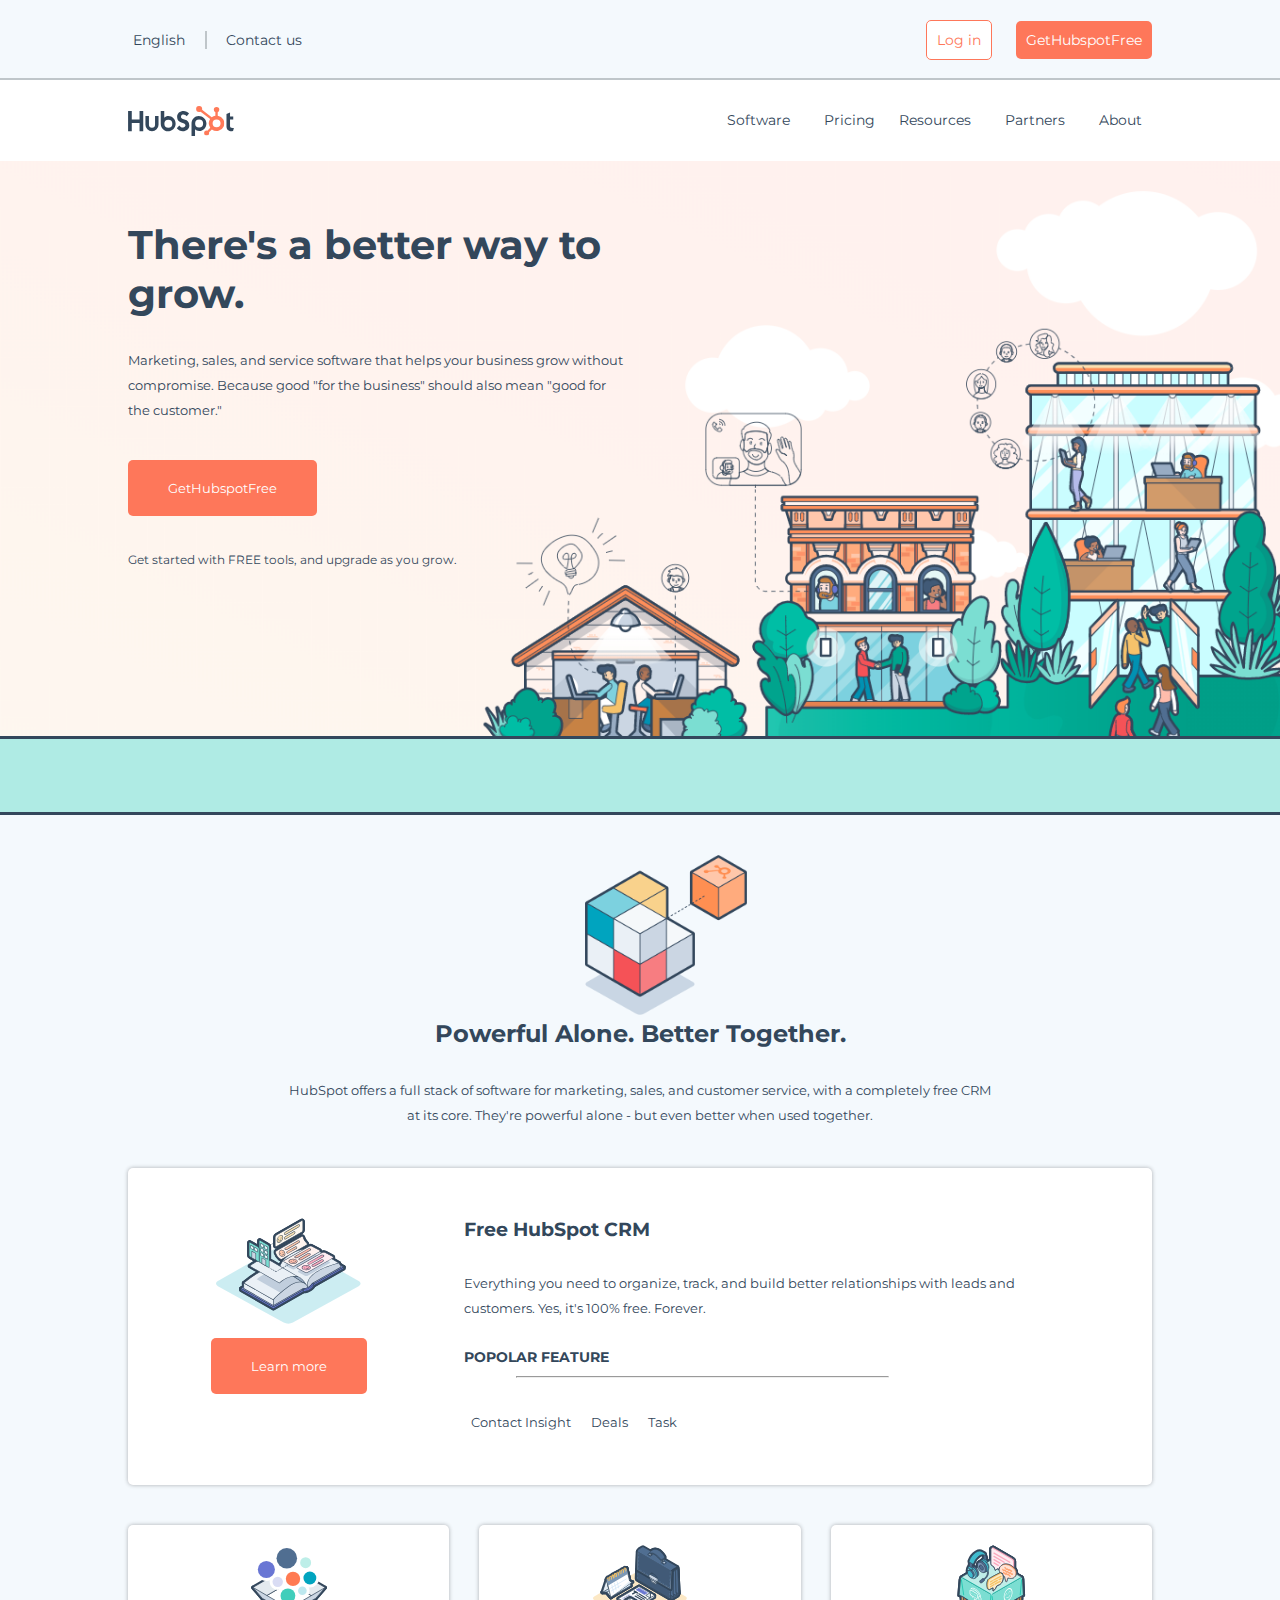
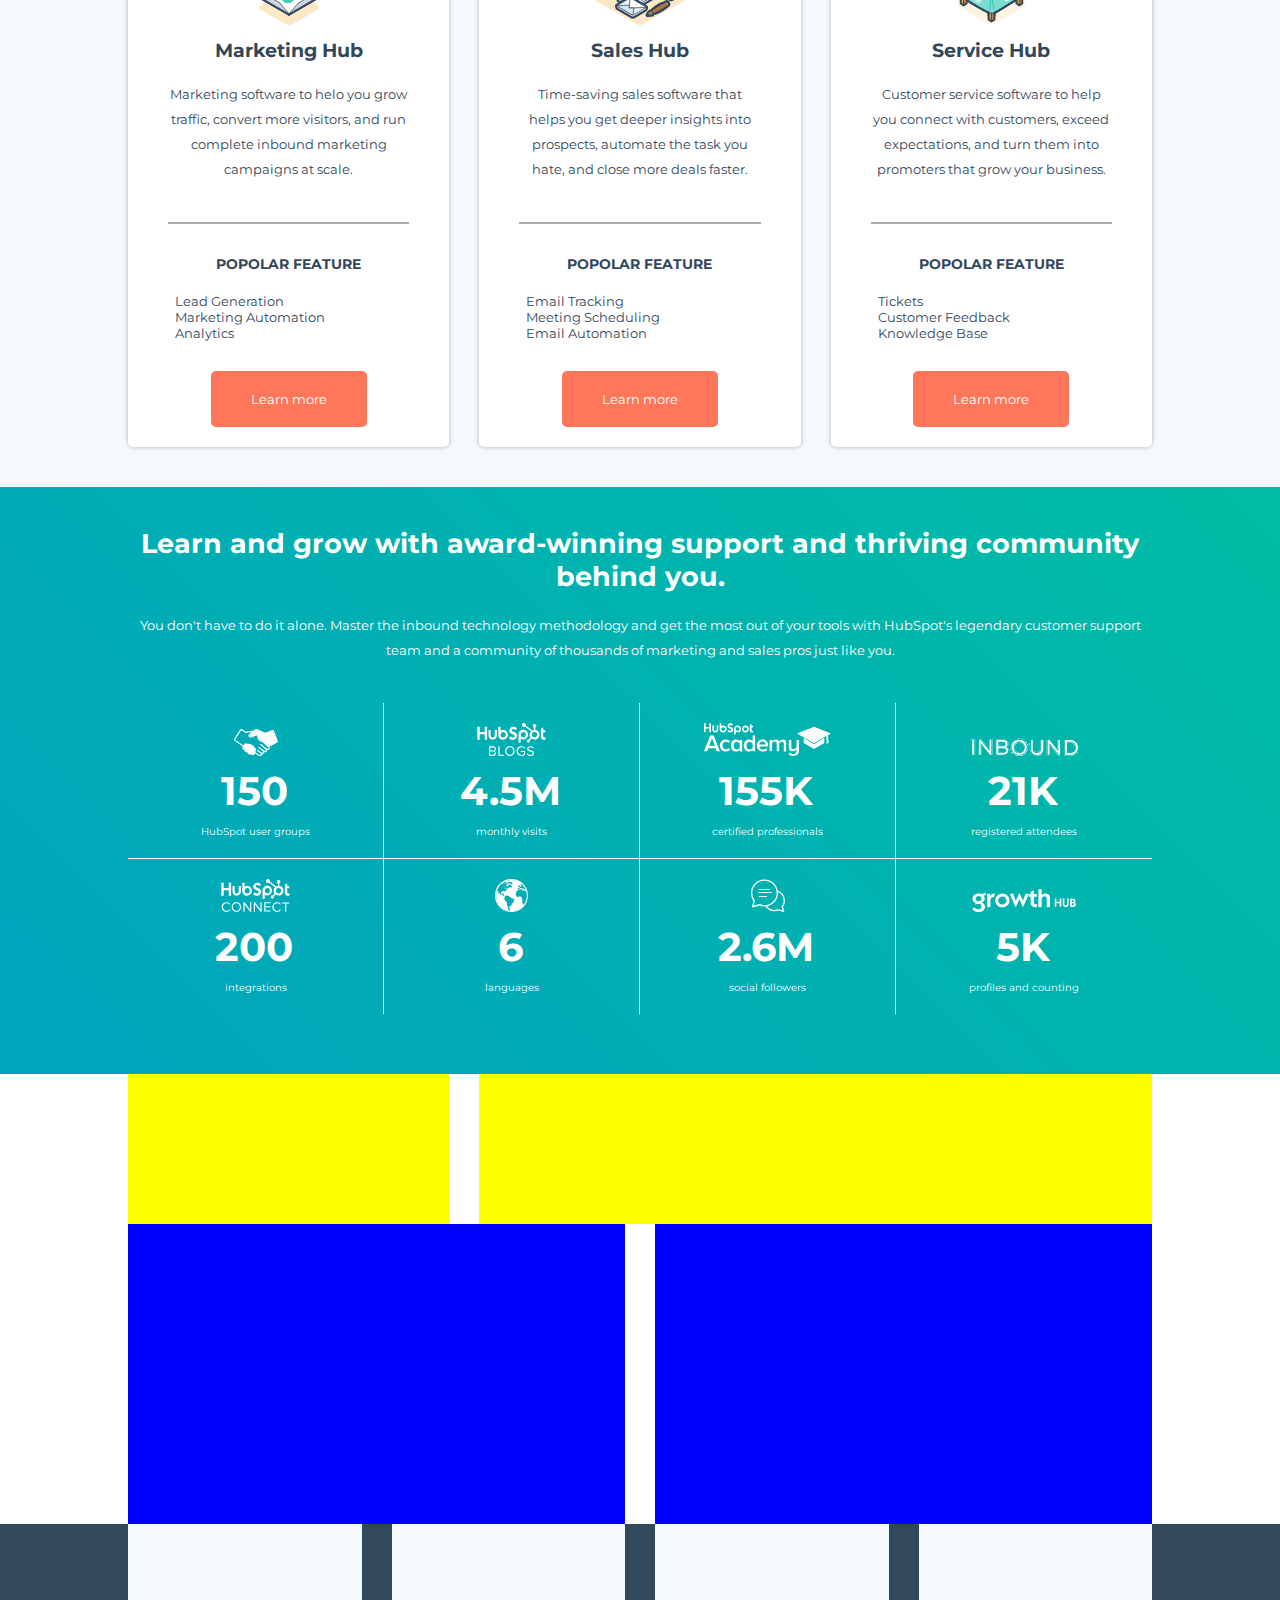
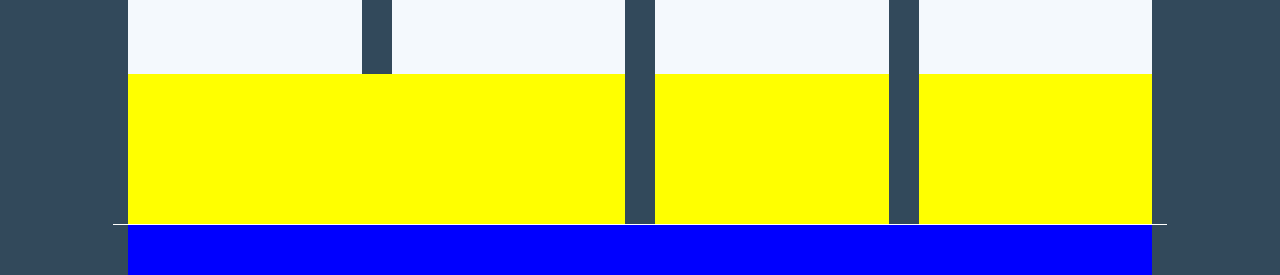
==== index.html @ d4a3ba26 "Main, blue section 2/2" ====
<!DOCTYPE html>
<html lang="en" dir="ltr">
  <head>
    <meta charset="utf-8">
    <title>Hubspot</title>
    <link rel="preconnect" href="https://fonts.gstatic.com">
    <link href="https://fonts.googleapis.com/css2?family=Montserrat:ital,wght@0,300;0,400;0,700;1,300;1,400;1,700&display=swap" rel="stylesheet">
    <link rel="stylesheet" href="https://cdnjs.cloudflare.com/ajax/libs/font-awesome/5.15.2/css/all.min.css" integrity="sha512-HK5fgLBL+xu6dm/Ii3z4xhlSUyZgTT9tuc/hSrtw6uzJOvgRr2a9jyxxT1ely+B+xFAmJKVSTbpM/CuL7qxO8w==" crossorigin="anonymous" />
    <link rel="stylesheet" href="./master.css">
  </head>

  <body>
    <header>
      <nav class="fixed-menu h-80">
        <div class="container">
          <!-- Left side: language and contact  -->
          <ul class="left-list">
            <li><a href="#"><i class="fas fa-globe-europe"></i><span>English<i class="fas fa-chevron-down"></i></span></a></li>
            <li class="ml-10"><a href="#">Contact us</a></li>
          </ul>
          <!-- Right side: icon and 2 buttons -->
          <ul class="right-list ml-20">
            <li><a href="#"><i class="fas fa-search"></i></a></li>
            <li><a class="btn btn-white" href="#">Log in</a></li>
            <li><a class="btn btn-red" href="#">GetHubspotFree</a></li>
          </ul>
        </div>
      </nav>

      <!-- Logo and menu -->
      <nav class="menu h-80">
        <div class="container">
          <img src="./img/logo.svg" alt="">
          <ul class="ml-20">
            <li><a class="arrow" href="#">Software<i class="fas fa-chevron-down"></i></a></li>
            <li><a href="#">Pricing</a></li>
            <li><a class="arrow" href="#">Resources<i class="fas fa-chevron-down"></i></a></li>
            <li><a class="arrow" href="#">Partners<i class="fas fa-chevron-down"></i></a></li>
            <li><a class="arrow" href="#">About<i class="fas fa-chevron-down"></i></a></li>
          </ul>
        </div>
      </nav>

      <!-- Jumbo background image with title, text and button -->
      <section id="jumbo">
        <div class="container">
          <div class="row">
            <div class="column w-50">
              <div class="jumbo-text">
                <h1>There's a better way to grow.</h1>
                <p class="p-font mt-30">Marketing, sales, and service software that helps your business grow without compromise. Because good "for the business" should also mean "good for the customer."</p>
                <a class="btn btn-red big" href="#">GetHubspotFree</a>
                <span>Get started with FREE tools, and upgrade as you grow.</span>
              </div>
            </div>
          </div>
        </div>
        <div class="row line w-100">
          <div class="column line w-100">

          </div>
        </div>
      </section>

    </header>

    <main>
      <section class="bg-lightblue">
        <!-- Centered image, title and text -->
        <section id="slogan">
          <div class="container">
            <div class="row">
              <div class="column w-100">
                <div class="content">
                  <img src="./img/cube.webp" alt="cube">
                  <h2>Powerful Alone. Better Together.</h2>
                  <p class="p-font mt-30">HubSpot offers a full stack of software for marketing, sales, and customer service, with a completely free CRM at its core. They're powerful alone - but even better when used together.</p>
                </div>
              </div>
            </div>
          </div>
        </section>


        <section id="free-hubspot">
          <!-- Image and button -->
          <div class="container bg-white">
            <div class="row mb-40">
              <div class="column w-33">
                <div class="content">
                  <img src="./img/book.svg" alt="book"><br>
                  <a class="btn btn-red big" href="#">Learn more</a>
                </div>
              </div>

              <!-- Title, text, list -->
              <div class="column w-55">
                <div class="content">
                  <h3>Free HubSpot CRM</h3>
                  <p class="p-font">Everything you need to organize, track, and build better relationships with leads and customers. Yes, it's 100% free. Forever.</p>
                  <span class="pf-font">Popolar feature</span>
                  <hr>
                  <ul class="p-font">
                    <li><i class="fas fa-check-circle"></i>Contact Insight</li>
                    <li class="ml-10"><i class="fas fa-check-circle"></i>Deals</li>
                    <li class="ml-10"><i class="fas fa-check-circle"></i>Task</li>
                  </ul>
                </div>
              </div>
            </div>
          </div>
        </section>

        <!-- Image, text, hr, list, button -->
        <section id="hub-types">
          <div class="container">
            <div class="row">
              <div class="column w-33 mb-40">
                <div class="content bg-white">
                  <img src="./img/buble.svg" alt="bubles">
                  <h3>Marketing Hub</h3>
                  <p class="p-font">Marketing software to helo you grow traffic, convert more visitors, and run complete inbound marketing campaigns at scale.</p>
                  <hr>
                  <span class="pf-font">Popolar feature</span>
                  <ul>
                    <li><i class="fas fa-check-circle"></i>Lead Generation</li>
                    <li><i class="fas fa-check-circle"></i>Marketing Automation</li>
                    <li><i class="fas fa-check-circle"></i>Analytics</li>
                  </ul>
                  <a class="btn btn-red big" href="#">Learn more</a>
                </div>
              </div>
              <div class="column w-33 mb-40">
                <div class="content bg-white">
                  <img src="./img/office.svg" alt="office equipment">
                  <h3>Sales Hub</h3>
                  <p class="p-font">Time-saving sales software that helps you get deeper insights into prospects, automate the task you hate, and close more deals faster.</p>
                  <hr>
                  <span class="pf-font">Popolar feature</span>
                  <ul>
                    <li><i class="fas fa-check-circle"></i>Email Tracking</li>
                    <li><i class="fas fa-check-circle"></i>Meeting Scheduling</li>
                    <li><i class="fas fa-check-circle"></i>Email Automation</li>
                  </ul>
                  <a class="btn btn-red big" href="#">Learn more</a>
                </div>
              </div>
              <div class="column w-33 mb-40">
                <div class="content bg-white">
                  <img src="./img/table.svg" alt="table">
                  <h3>Service Hub</h3>
                  <p class="p-font">Customer service software to help you connect with customers, exceed expectations, and turn them into promoters that grow your business.</p>
                  <hr>
                  <span class="pf-font">Popolar feature</span>
                  <ul>
                    <li><i class="fas fa-check-circle"></i>Tickets</li>
                    <li><i class="fas fa-check-circle"></i>Customer Feedback</li>
                    <li><i class="fas fa-check-circle"></i>Knowledge Base</li>
                  </ul>
                  <a class="btn btn-red big" href="#">Learn more</a>
                </div>
              </div>
            </div>
          </div>
        </section>
      </section>

      <section id="hubspot-community">
        <div class="container">
          <div class="row">
            <!-- Title and text -->
            <div class="column w-100">
              <div class="content text">
                <h2>Learn and grow with award-winning support and thriving community behind you.</h2>
                <p class="p-font">You don't have to do it alone. Master the inbound technology methodology and get the most out of your tools with HubSpot's legendary customer support team and a community of thousands of marketing and sales pros just like you.</p>
              </div>
            </div>

            <!-- Squares with numbers -->
            <div class="column w-100 mb-60 no-space">
              <div class="card w-25 border-b border-r">
                <div class="content">
                  <img src="./img/homepage_community_agency.svg" alt="handshake"><br>
                  <span class="number">150</span><i class="fas fa-plus"></i><br>
                  <span class="number-description">HubSpot user groups</span>
                </div>
              </div>
              <div class="card w-25 border-b border-r">
                <div class="content">
                  <img src="./img/homepage_community_blog.svg" alt="hubspot blogs logo"><br>
                  <span class="number">4.5m</span><i class="fas fa-plus"></i><br>
                  <span class="number-description">monthly visits</span>
                </div>
              </div>
              <div class="card w-25 border-b border-r">
                <div class="content">
                  <img src="./img/homepage_community_academy.svg" alt="hubspot academy logo"><br>
                  <span class="number">155k</span><i class="fas fa-plus"></i><br>
                  <span class="number-description">certified professionals</span>
                </div>
              </div>
              <div class="card w-25 border-b">
                <div class="content">
                  <img src="./img/homepage_community_inbound.svg" alt="inbound text"><br>
                  <span class="number">21k</span><i class="fas fa-plus"></i><br>
                  <span class="number-description">registered attendees</span>
                </div>
              </div>
              <div class="card w-25 border-r">
                <div class="content">
                  <img src="./img/homepage_community_connect.svg" alt="hubspot connect logo"><br>
                  <span class="number">200</span><i class="fas fa-plus"></i><br>
                  <span class="number-description">integrations</span>
                </div>
              </div>
              <div class="card w-25 border-r">
                <div class="content">
                  <img src="./img/homepage_community_globe.svg" alt="globe"><br>
                  <span class="number">6</span><i class="fas fa-plus"></i><br>
                  <span class="number-description">languages</span>
                </div>
              </div>
              <div class="card w-25 border-r">
                <div class="content">
                  <img src="./img/homepage_community_followers.svg" alt="chat icon"><br>
                  <span class="number">2.6m</span><i class="fas fa-plus"></i><br>
                  <span class="number-description">social followers</span>
                </div>
              </div>
              <div class="card w-25">
                <div class="content">
                  <img src="./img/growthhub-white-small-1.svg" alt="growth hub logo"><br>
                  <span class="number">5k</span><i class="fas fa-plus"></i><br>
                  <span class="number-description">profiles and counting</span>
                </div>
              </div>
            </div>
          </div>
        </div>
      </section>

      <section id="hubspot-customers">
        <div class="container">
          <div class="row">
            <div class="column w-33 h-150">
              <div class="content bg-yellow h-100">

              </div>
            </div>
            <div class="column w-67 h-150">
              <div class="content bg-yellow h-100">

              </div>
            </div>
          </div>
          <div class="row">
            <div class="column w-50 h-300">
              <div class="content bg-blue h-100">

              </div>
            </div>
            <div class="column w-50 h-300">
              <div class="content bg-blue h-100">

              </div>
            </div>
          </div>
        </div>
      </section>
    </main>

    <footer>
      <section>
        <div class="container">
          <!-- Four lists -->
          <div class="row">
            <div class="column w-25 h-150">
              <div class="content bg-lightblue h-100">
              </div>
            </div>
            <div class="column w-25 h-150">
              <div class="content bg-lightblue h-100">

              </div>
            </div>
            <div class="column w-25 h-150">
              <div class="content bg-lightblue h-100">

              </div>
            </div>
            <div class="column w-25 h-150">
              <div class="content bg-lightblue h-100">

              </div>
            </div>
          </div>
          <!-- Languages, social -->
          <div class="row border-b">
            <div class="column w-50 h-150">
              <div class="content bg-yellow h-100">

              </div>
            </div>
            <div class="column w-25 h-150">
              <div class="content bg-yellow h-100">

              </div>
            </div>
            <div class="column w-25 h-150">
              <div class="content bg-yellow h-100">

              </div>
            </div>
          </div>
          <!-- Copyright, privacy policy -->
          <div class="row">
            <div class="column w-100 h-50">
              <div class="content bg-blue h-100">

              </div>
            </div>
          </div>

        </div>
      </section>
    </footer>

  </body>
</html>
---- master.css ----
* {
  box-sizing: border-box;
  margin: 0;
  padding: 0;
}

body {
  font-family: 'Montserrat', sans-serif;
  color: #33475B;
}

/* LAYOUT */
.container {
  width: 80%;
  margin: 0 auto;
}

.row:after {
  content: '';
  display: table;
  clear: both;
}

.column {
  float: left;
}

.row {
  margin: 0 -15px;
}

.column {
  padding: 0 15px;
}


/* UTILITY */
.w-25 {
  width: calc(100% / 4);
}
.w-33 {
  width: calc(100% / 3);
}

.w-50 {
  width: calc(100% / 2);
}

.w-55 {
  width: 55%;
}

.w-67 {
  width: calc((100% / 3) * 2);
}

.w-100 {
  width: 100%;
}

.h-50 {
  height: 50px;
}

.h-80 {
  height: 80px;
}

.h-100 {
  height: 100%;
}

.h-150 {
  height: 150px;
}

.h-300 {
  height: 300px;
}

.bg-lightblue {
  background-color: #F4F9FD;
}

.bg-blue {
  background-color: blue;
}

.bg-white {
  background-color: #ffffff;
  box-shadow: 0 0 4px rgba(0,0,0,0.3);
  border-radius: 5px;
}

.bg-yellow {
  background-color: yellow;
}

.ml-10 {
  margin-left: 10px;
}

.ml-20 {
  margin-left: 20px;
}

.mt-30 {
  margin-top: 30px;
}

.mb-40 {
  margin-bottom: 40px;
}

.mb-60 {
  margin-bottom: 60px;
}

.border-b {
  border-bottom: 1px solid white;
}

.border-r {
  border-right: 1px solid white;
}
/* BUTTONS */
.btn {
  border-radius: 5px;
  padding: 10px;
}

.btn-white {
  background-color: #ffffff;
  color: #FE775A;
  border: 1px solid #FE775A;
}

.btn-red {
  background-color: #FE775A;
  color: #ffffff;
  border: none;
}

.btn-red.big {
  font-size: 13px;
  padding: 20px 40px;
}

/* TYPOGRAPHY */
.p-font {
  font-size: 13px;
  line-height: 25px;
}

.pf-font {
  text-transform: uppercase;
  font-weight: bold;
  font-size: 14px;
}

/* HEADER - FIXED MENU */
nav.fixed-menu {
  border-bottom: 2px solid #BFC6CA;
}

header nav {
  font-size: 14px;
}

header .fixed-menu {
  position: fixed;
  top: 0;
  left: 0;
  z-index: 1;
  background-color: #F4F9FD;
  width: 100%;
  line-height: 80px;
}

header .fixed-menu ul.left-list span {
  padding-left: 5px;
  border-right: 2px solid #BFC6CA;
  margin-right: 5px;
}

header .fixed-menu i.fas.fa-chevron-down {
  padding: 0 15px 0 5px;
}

nav ul {
  display: inline-block;
  list-style: none;
}

nav ul li {
  display: inline-block;
}

a {
  text-decoration: none;
  color: #33475B;
}

header nav ul.right-list, nav ul.ml-20 {
  float: right;
}

header nav ul.ml-20 li{
  margin-left: 20px;
}

header .fixed-menu ul.ml-20 li:first-child i{
  color: #29B3C7;
}

/* HEADER - SECOND NAV */
header nav.menu {
  margin-top: 80px;
  line-height: 80px;
}

header nav.menu img {
  vertical-align: middle;
}

header nav.menu i {
  padding-left: 10px;
}

/* HEADER - JUMBO */
section#jumbo {
  background-image: url('./img/jumbotron.png');
  background-size: cover;
  background-repeat: no-repeat;
}

#jumbo .jumbo-text {
  padding-top: 60px;
  padding-bottom: 248px;
}

#jumbo .jumbo-text h1 {
  font-size: 40px;
}

#jumbo .jumbo-text p {
  margin-bottom: 55px;
}

#jumbo .jumbo-text span {
  display: block;
  margin-top: 55px;
  font-size: 12px;
}

#jumbo {
  position: relative;
}

#jumbo .row.line {
  margin: 0;
}

#jumbo .column.line {
  padding: 0;
  background-color: #AFEBE4;
  height: 12%;
  position: absolute;
  bottom: 0;
  border-top: 3px solid #33475C;
  border-bottom: 3px solid #33475C;
}

/* MAIN - SLOGAN */
#slogan {
  text-align: center;
}

#slogan .content {
  padding: 40px 155px;
}

#slogan img {
  width: 30%;
}

/* MAIN - FREE-HUBSPOT */
#free-hubspot .container.bg-white .content {
  padding: 50px 0;
}

#free-hubspot .column.w-33 {
  text-align: center;
}

#free-hubspot .column.w-33 .content img {
  width: 45%;
}

#free-hubspot .column.w-33 .content a {
  display: inline-block;
  margin: 10px 0;
}

#free-hubspot .column.w-55 {
  padding-left: 0;
}

#free-hubspot .column.w-55 .content p {
  margin-top: 30px;
  margin-bottom: 25px;
}

#free-hubspot .column.w-55 .content span.pf-font {
  vertical-align: middle;
}

#free-hubspot .column.w-55 .content hr {
  display: inline-block;
  width: 66%;
  vertical-align: middle;
  margin-left: 52px;
}

#free-hubspot .column.w-55 .content ul {
  margin-top: 25px;
}

#free-hubspot .column.w-55 .content ul li {
  display: inline-block;
}


#free-hubspot .column.w-55 ul li i {
  margin-right: 7px;
  color: #FE775A;
}

/* MAIN - HUB-TYPES */
#hub-types .content {
  text-align: center;
  padding: 20px 40px;
}

#hub-types .content img {
  height: 80px;
}

#hub-types .content h3 {
  margin: 10px 0;
}

#hub-types .content p {
  margin-top: 20px;
  margin-bottom: 40px;
}

#hub-types .content hr {
  border: 1px solid #A6AEB1;
  margin-bottom: 30px;
}

#hub-types .content ul {
  list-style: none;
  text-align: left;
  font-size: 13px;
  margin: 20px 0;
}

#hub-types .content ul i {
  margin-right: 7px;
  color: #FE775A;
}

#hub-types .content a {
  display: inline-block;
  margin-top: 10px;
}

/* MAIN - HUBSPOT-COMMUNITY */
#hubspot-community .content {
  text-align: center;
  color: #ffffff;
}

#hubspot-community .content.text {
  padding: 40px 0;
}

#hubspot-community .content.text h2 {
  font-size: 27px;
  margin-bottom: 20px;
}

#hubspot-community .no-space {
  font-size: 0;
}

#hubspot-community {
  background-image: linear-gradient(45deg,#00a4bd,#00bda5);
}

#hubspot-community .card {
  display: inline-block;
  padding: 20px 0;
}

#hubspot-community .card .content .number {
  display: inline-block;
  font-size: 40px;
  font-weight: bold;
  text-transform: uppercase;
  vertical-align: middle;
  margin: 10px 0;
}

#hubspot-community .card .content i {
  font-size: 12px;
  vertical-align: middle;
  margin-left: 3px;
}

#hubspot-community .card .content .number-description {
  font-size: 10px;
}
/* FOOTER */
footer {
  background-color: #32495B;
}
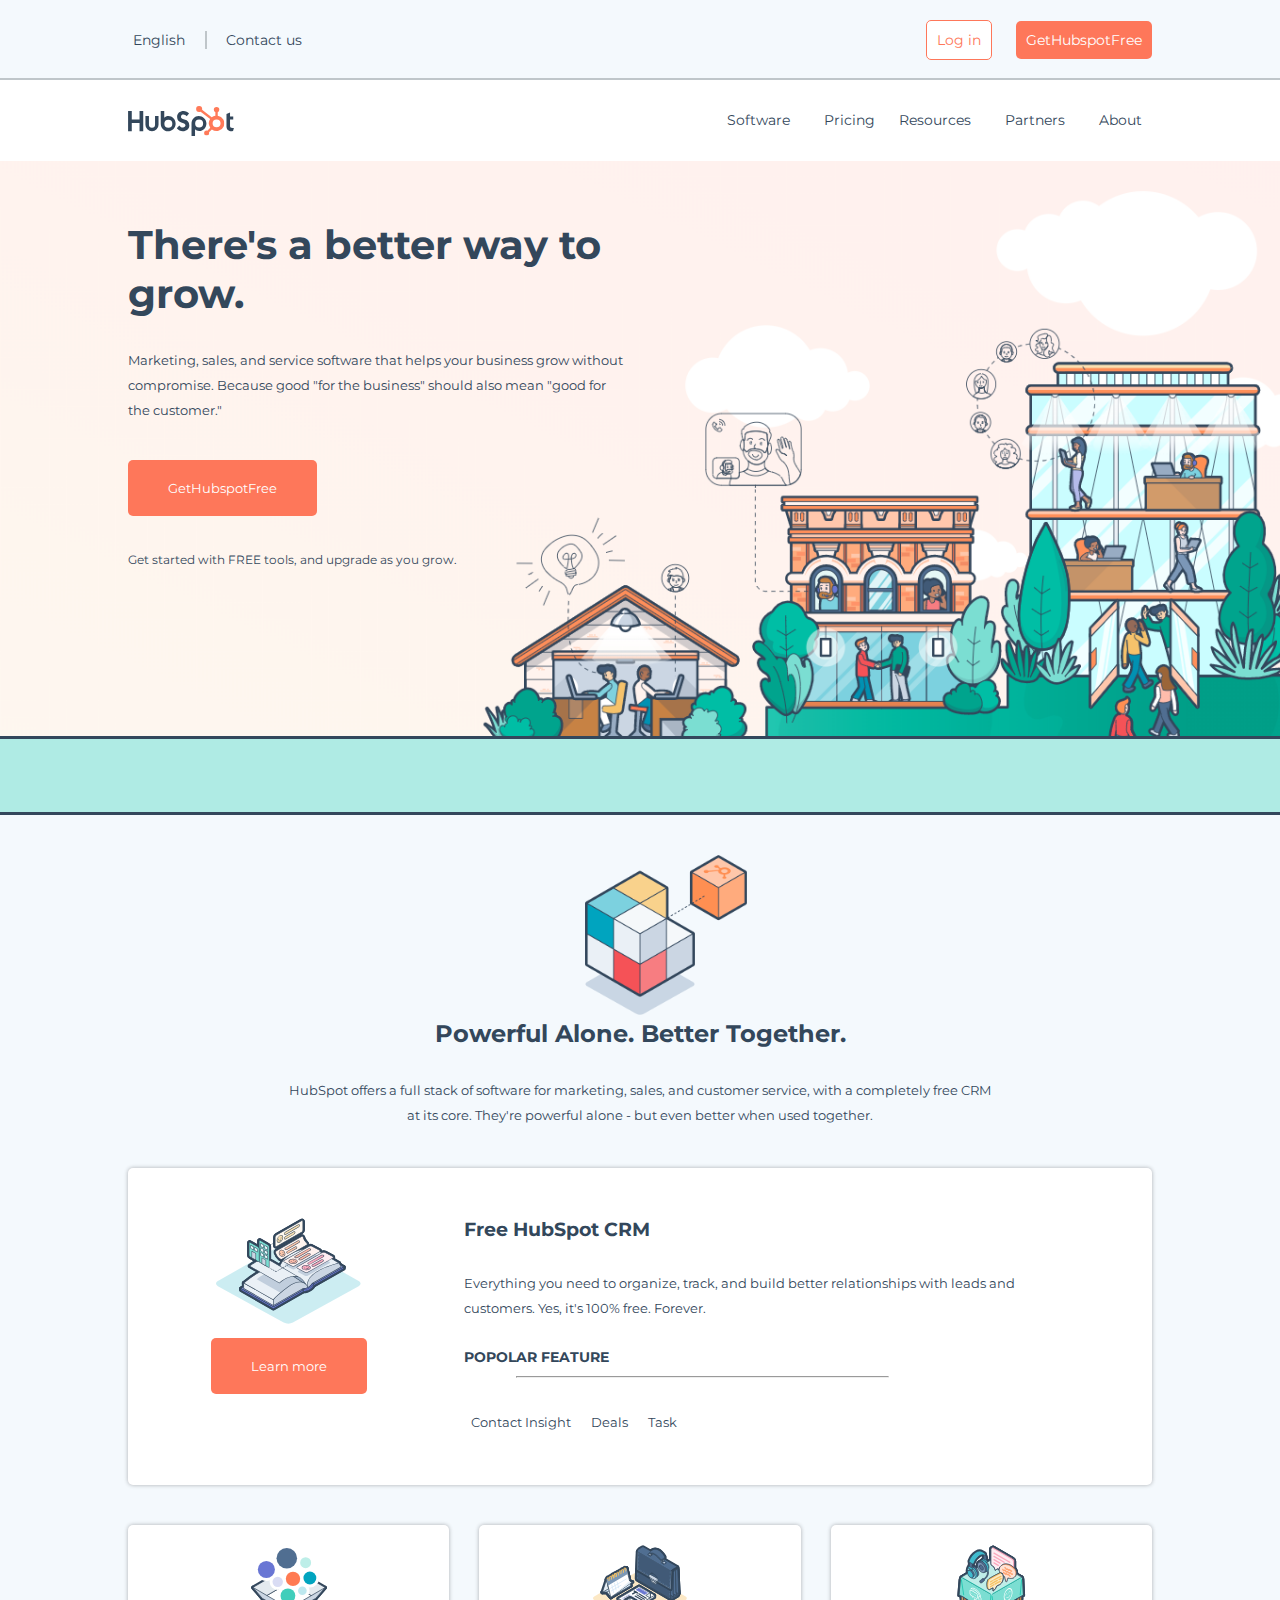
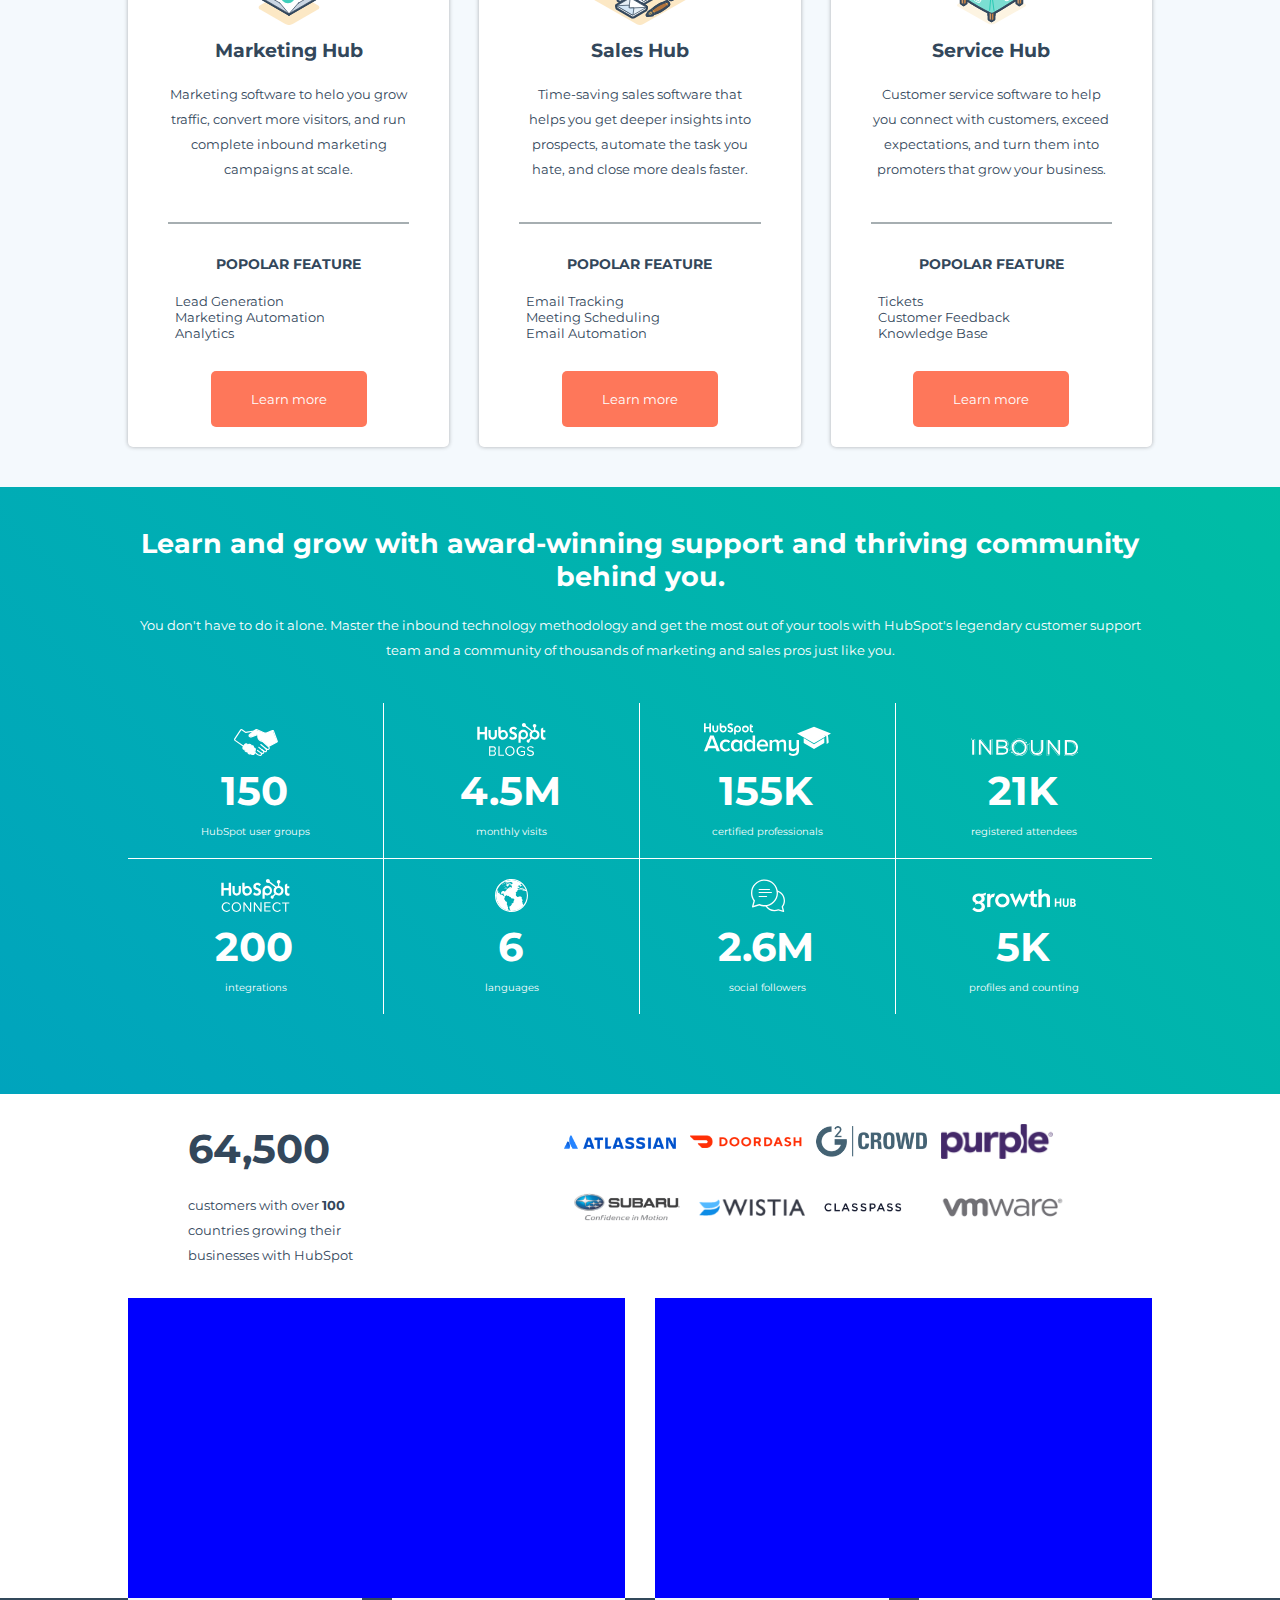
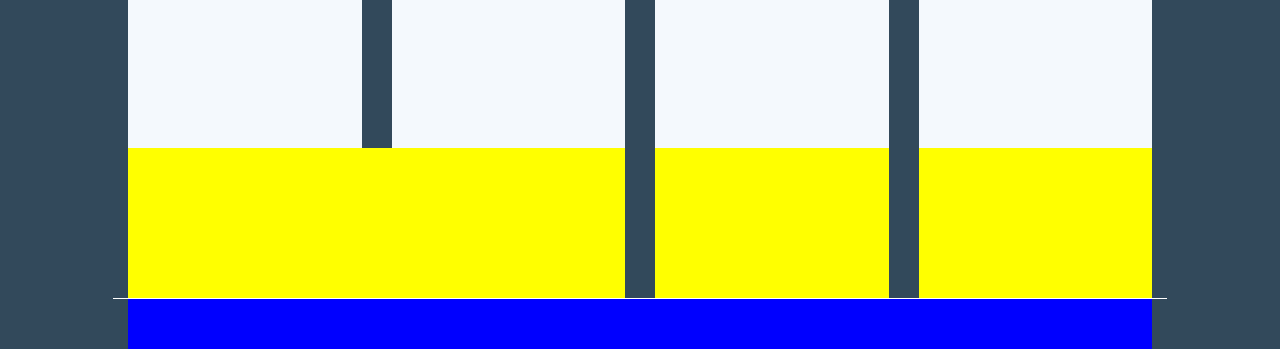
==== commit b6db6c6d: "Main, white section, 1/2" ====
--- a/index.html
+++ b/index.html
@@ -177,60 +177,60 @@
             </div>
 
             <!-- Squares with numbers -->
-            <div class="column w-100 mb-60 no-space">
+            <div class="column w-100 mb-80 no-space">
               <div class="card w-25 border-b border-r">
                 <div class="content">
                   <img src="./img/homepage_community_agency.svg" alt="handshake"><br>
-                  <span class="number">150</span><i class="fas fa-plus"></i><br>
+                  <span class="number number-fnt">150</span><i class="fas fa-plus"></i><br>
                   <span class="number-description">HubSpot user groups</span>
                 </div>
               </div>
               <div class="card w-25 border-b border-r">
                 <div class="content">
                   <img src="./img/homepage_community_blog.svg" alt="hubspot blogs logo"><br>
-                  <span class="number">4.5m</span><i class="fas fa-plus"></i><br>
+                  <span class="number number-fnt">4.5m</span><i class="fas fa-plus"></i><br>
                   <span class="number-description">monthly visits</span>
                 </div>
               </div>
               <div class="card w-25 border-b border-r">
                 <div class="content">
                   <img src="./img/homepage_community_academy.svg" alt="hubspot academy logo"><br>
-                  <span class="number">155k</span><i class="fas fa-plus"></i><br>
+                  <span class="number number-fnt">155k</span><i class="fas fa-plus"></i><br>
                   <span class="number-description">certified professionals</span>
                 </div>
               </div>
               <div class="card w-25 border-b">
                 <div class="content">
                   <img src="./img/homepage_community_inbound.svg" alt="inbound text"><br>
-                  <span class="number">21k</span><i class="fas fa-plus"></i><br>
+                  <span class="number number-fnt">21k</span><i class="fas fa-plus"></i><br>
                   <span class="number-description">registered attendees</span>
                 </div>
               </div>
               <div class="card w-25 border-r">
                 <div class="content">
                   <img src="./img/homepage_community_connect.svg" alt="hubspot connect logo"><br>
-                  <span class="number">200</span><i class="fas fa-plus"></i><br>
+                  <span class="number number-fnt">200</span><i class="fas fa-plus"></i><br>
                   <span class="number-description">integrations</span>
                 </div>
               </div>
               <div class="card w-25 border-r">
                 <div class="content">
                   <img src="./img/homepage_community_globe.svg" alt="globe"><br>
-                  <span class="number">6</span><i class="fas fa-plus"></i><br>
+                  <span class="number number-fnt">6</span><i class="fas fa-plus"></i><br>
                   <span class="number-description">languages</span>
                 </div>
               </div>
               <div class="card w-25 border-r">
                 <div class="content">
                   <img src="./img/homepage_community_followers.svg" alt="chat icon"><br>
-                  <span class="number">2.6m</span><i class="fas fa-plus"></i><br>
+                  <span class="number number-fnt">2.6m</span><i class="fas fa-plus"></i><br>
                   <span class="number-description">social followers</span>
                 </div>
               </div>
               <div class="card w-25">
                 <div class="content">
                   <img src="./img/growthhub-white-small-1.svg" alt="growth hub logo"><br>
-                  <span class="number">5k</span><i class="fas fa-plus"></i><br>
+                  <span class="number number-fnt">5k</span><i class="fas fa-plus"></i><br>
                   <span class="number-description">profiles and counting</span>
                 </div>
               </div>
@@ -242,18 +242,30 @@
       <section id="hubspot-customers">
         <div class="container">
           <div class="row">
-            <div class="column w-33 h-150">
-              <div class="content bg-yellow h-100">
-
-              </div>
-            </div>
-            <div class="column w-67 h-150">
-              <div class="content bg-yellow h-100">
-
-              </div>
-            </div>
-          </div>
-          <div class="row">
+            <div class="column w-33">
+              <div class="content">
+                <span class="number-fnt">64,500</span>
+                <p class="p-font mt-20">customers with over <span>100</span> countries growing their businesses with HubSpot</p>
+              </div>
+            </div>
+            <div class="column w-67">
+              <div class="content">
+                <div class="logos group1">
+                  <img class="w-19 mr-10 " src="./img/atlasian.webp" alt="atlasian logo">
+                  <img class="w-19 mr-10 " src="./img/doordash.webp" alt="doordash logo">
+                  <img class="w-19 mr-10 " src="./img/g2c.webp" alt="g2crowd logo">
+                  <img class="w-19" src="./img/purple.webp" alt="purple logo">
+                </div>
+                <div class="logos group2">
+                  <img class="w-18 ml-10" src="./img/subaru.webp" alt="subaru logo">
+                  <img class="w-18 ml-15" src="./img/wistia.webp" alt="wistia logo">
+                  <img class="w-15 ml-10" src="./img/classpass.webp" alt="classpass logo">
+                  <img class="w-21 ml-30" src="./img/wm.webp" alt="vm ware logo">
+                </div>
+              </div>
+            </div>
+          </div>
+          <div class="row mt-30">
             <div class="column w-50 h-300">
               <div class="content bg-blue h-100">
 
--- a/master.css
+++ b/master.css
@@ -104,6 +104,10 @@
   margin-left: 20px;
 }
 
+.mt-20 {
+  margin-top: 20px;
+}
+
 .mt-30 {
   margin-top: 30px;
 }
@@ -112,8 +116,8 @@
   margin-bottom: 40px;
 }
 
-.mb-60 {
-  margin-bottom: 60px;
+.mb-80 {
+  margin-bottom: 80px;
 }
 
 .border-b {
@@ -156,6 +160,12 @@
   text-transform: uppercase;
   font-weight: bold;
   font-size: 14px;
+}
+
+.number-fnt {
+  font-size: 40px;
+  font-weight: bold;
+  text-transform: uppercase;
 }
 
 /* HEADER - FIXED MENU */
@@ -407,9 +417,6 @@
 
 #hubspot-community .card .content .number {
   display: inline-block;
-  font-size: 40px;
-  font-weight: bold;
-  text-transform: uppercase;
   vertical-align: middle;
   margin: 10px 0;
 }
@@ -422,6 +429,63 @@
 
 #hubspot-community .card .content .number-description {
   font-size: 10px;
+}
+
+/* MAIN - HUBSPOT-CUSTOMERS */
+#hubspot-customers .row:first-child {
+  padding-top: 30px;
+}
+
+#hubspot-customers .column.w-33 .content {
+  padding: 0 60px;
+}
+
+#hubspot-customers .column.w-33 p.p-font span {
+  font-weight: bold;
+}
+
+#hubspot-customers .column.w-67 {
+  padding-left: 100px;
+}
+
+#hubspot-customers .column.w-67 .logos img {
+  vertical-align: middle;
+}
+
+#hubspot-customers .column.w-67 .logos.group1 {
+  margin-bottom: 30px;
+}
+.w-19 {
+  width: 19%;
+  /* margin-right: 10px; */
+}
+
+.w-18 {
+  width: 18%;
+}
+
+.w-15 {
+  width: 15%;
+}
+
+.w-21 {
+  width: 21%;
+}
+
+.mr-10 {
+  margin-right: 10px;
+}
+
+.ml-10 {
+  margin-left: 10px;
+}
+
+.ml-15 {
+  margin-left: 15px;
+}
+
+.ml-30 {
+  margin-left: 30px;
 }
 /* FOOTER */
 footer {
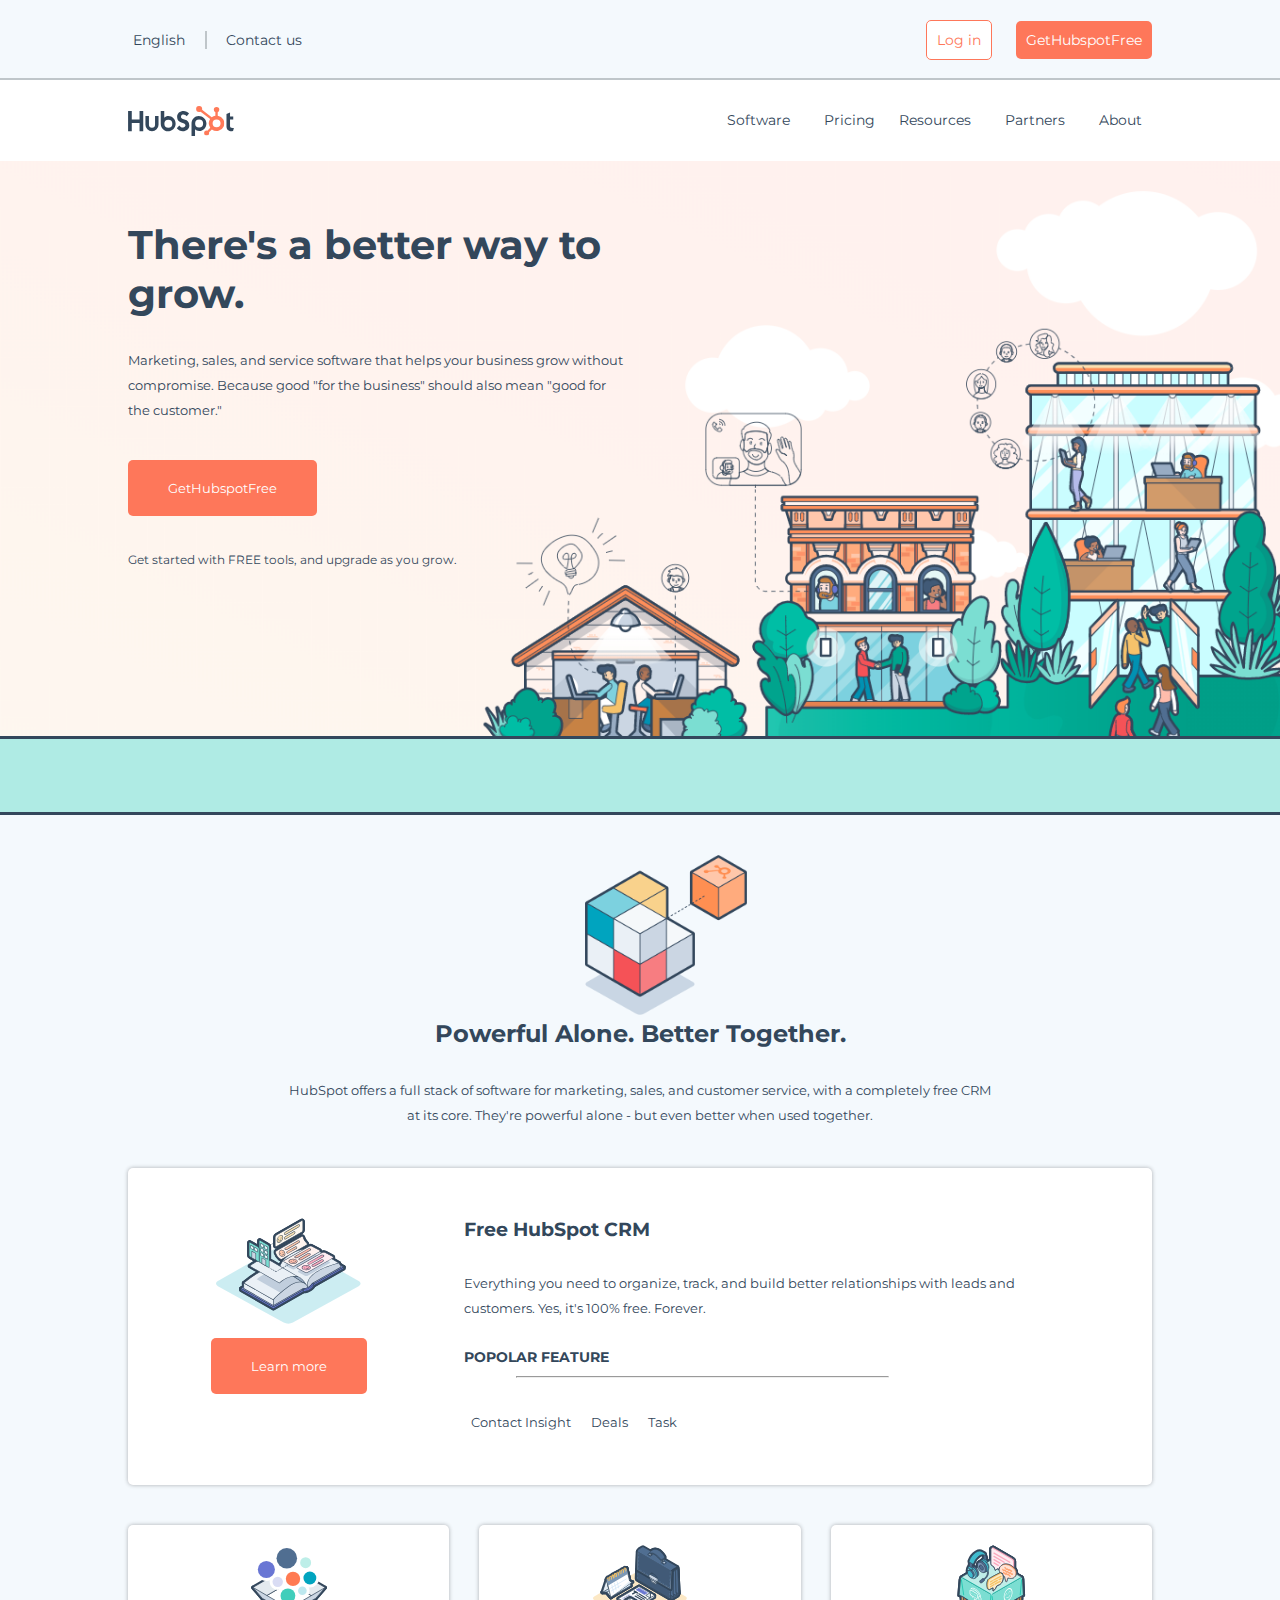
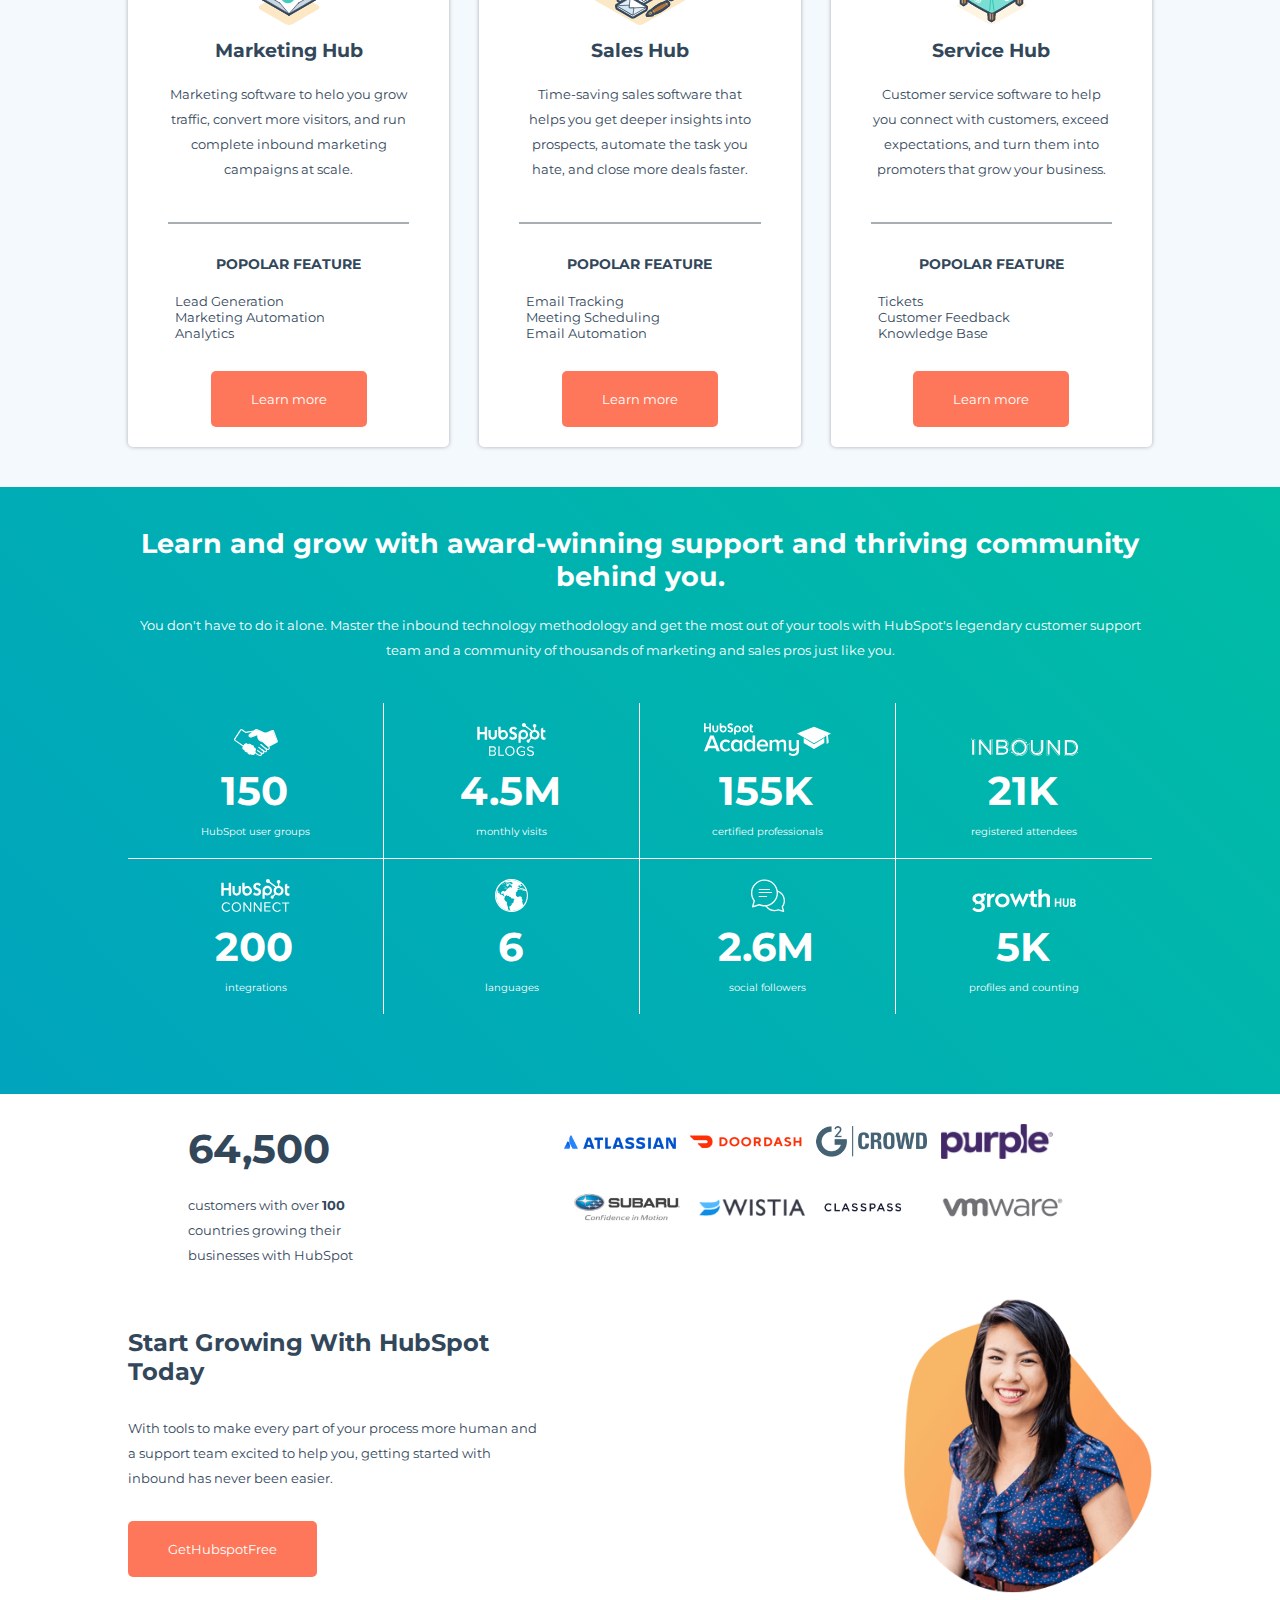
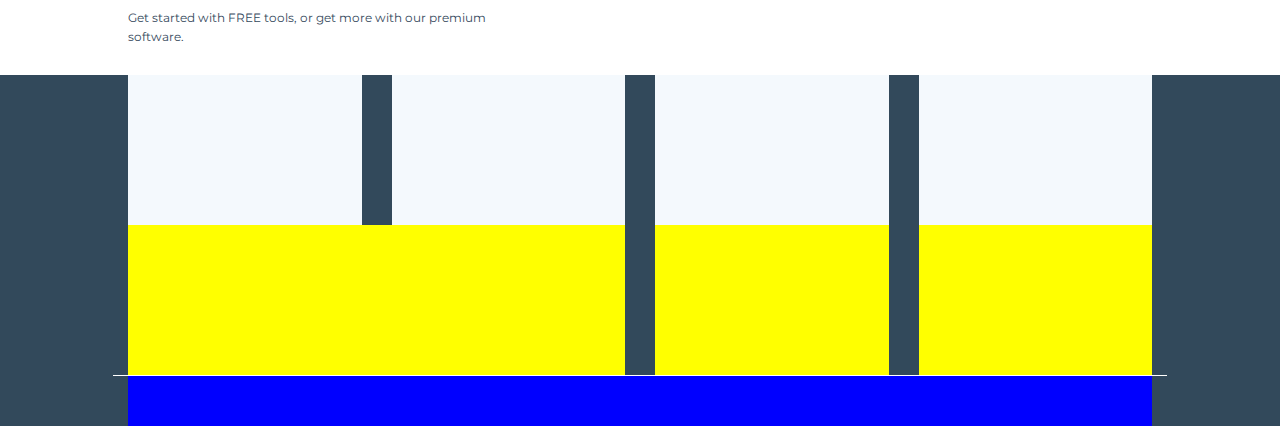
==== commit f7f77dbe: "Main" ====
--- a/index.html
+++ b/index.html
@@ -266,14 +266,17 @@
             </div>
           </div>
           <div class="row mt-30">
-            <div class="column w-50 h-300">
-              <div class="content bg-blue h-100">
-
-              </div>
-            </div>
-            <div class="column w-50 h-300">
-              <div class="content bg-blue h-100">
-
+            <div class="column w-50">
+              <div class="content growth">
+                <h2>Start Growing With HubSpot Today</h2>
+                <p class="p-font">With tools to make every part of your process more human and a support team excited to help you, getting started with inbound has never been easier.</p>
+                <a class="btn btn-red big"href="#">GetHubspotFree</a><br>
+                <span>Get started with FREE tools, or get more with our premium software.</span>
+              </div>
+            </div>
+            <div class="column w-50">
+              <div class="content picture">
+                <img src="./img/woman.webp" alt="woman">
               </div>
             </div>
           </div>
@@ -285,7 +288,7 @@
       <section>
         <div class="container">
           <!-- Four lists -->
-          <div class="row">
+          <div class="row mt-30">
             <div class="column w-25 h-150">
               <div class="content bg-lightblue h-100">
               </div>
--- a/master.css
+++ b/master.css
@@ -457,7 +457,6 @@
 }
 .w-19 {
   width: 19%;
-  /* margin-right: 10px; */
 }
 
 .w-18 {
@@ -487,6 +486,34 @@
 .ml-30 {
   margin-left: 30px;
 }
+
+/* MAIN - HUBSPOT-CUSTOMERS, PART2 */
+#hubspot-customers .content.growth {
+  padding-right: 85px;
+}
+
+#hubspot-customers .content.growth h2 {
+  margin: 30px 0;
+}
+
+#hubspot-customers .content.growth a {
+  display: inline-block;
+  margin: 30px 0;
+}
+
+#hubspot-customers .content.growth span {
+  font-size: 12px;
+}
+
+#hubspot-customers .content.picture {
+  position: relative;
+}
+
+#hubspot-customers .content.picture img {
+  width: 50%;
+  float: right;
+}
+
 /* FOOTER */
 footer {
   background-color: #32495B;
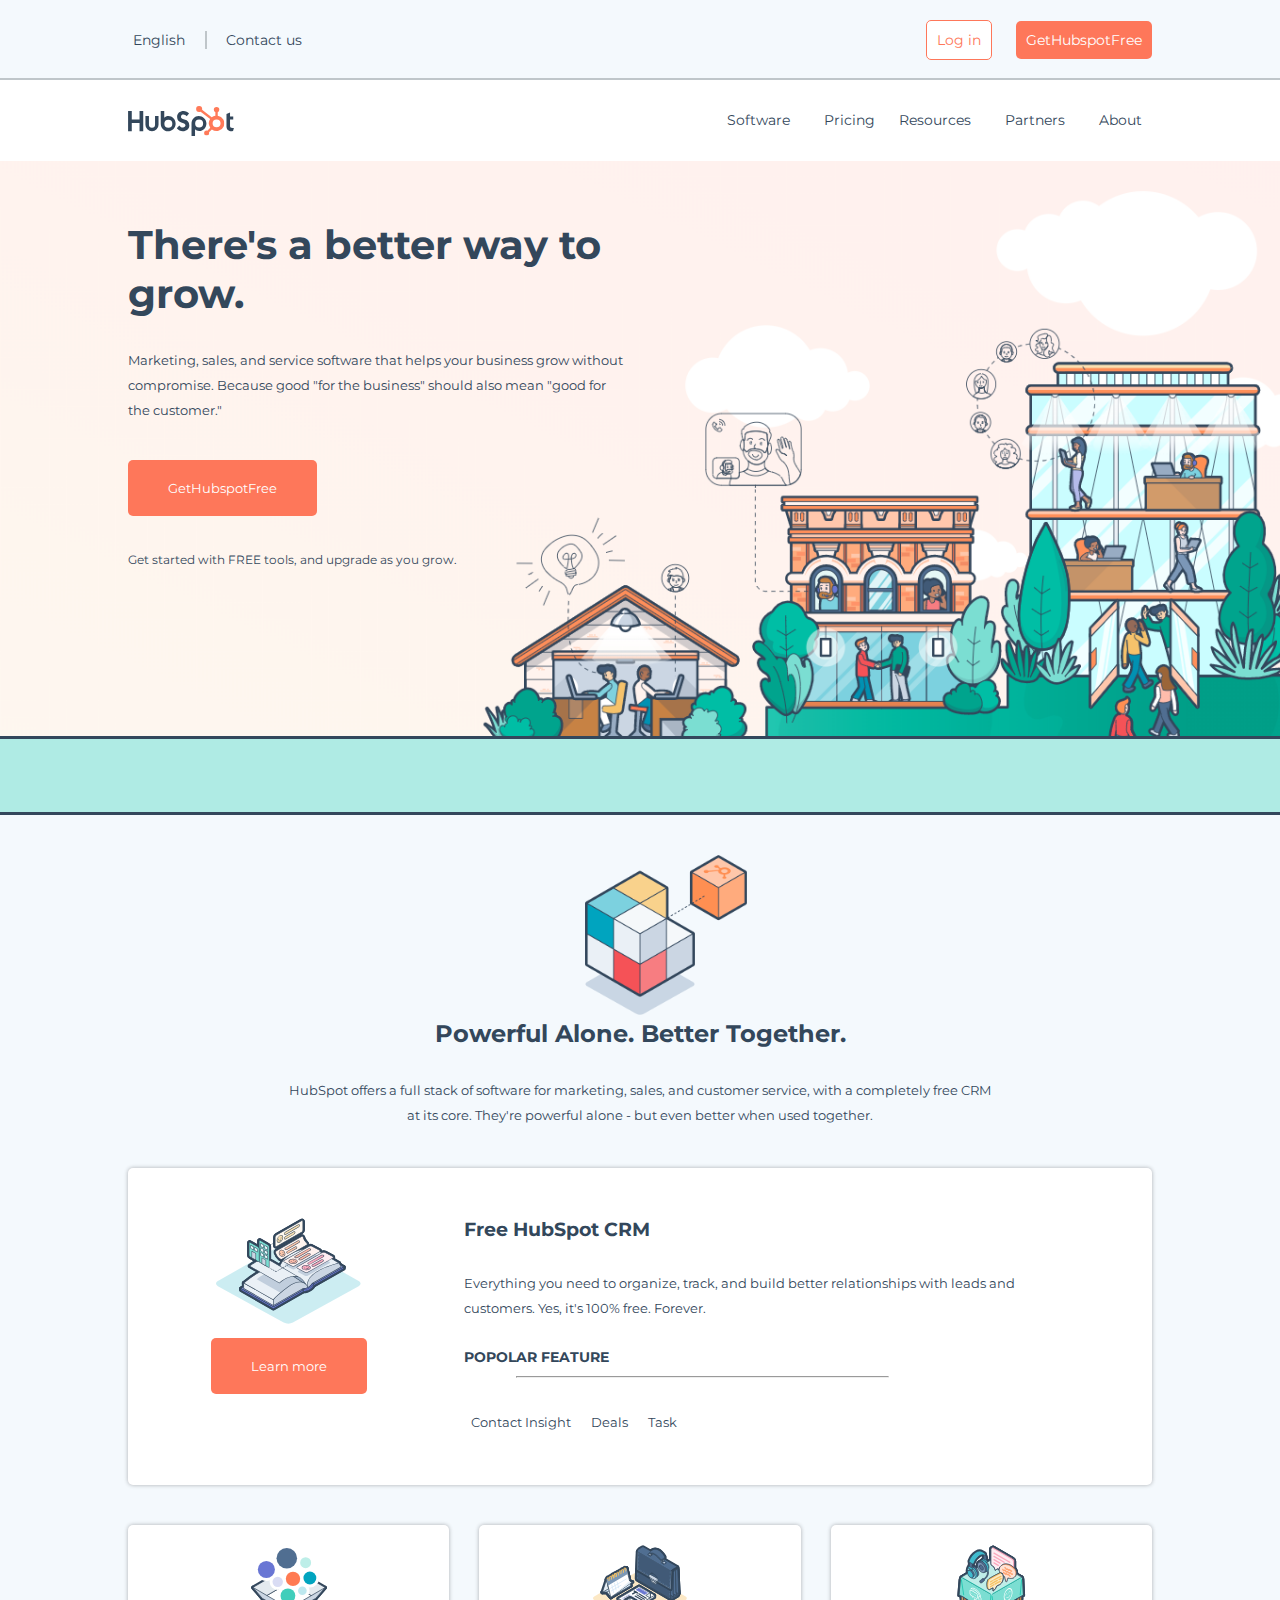
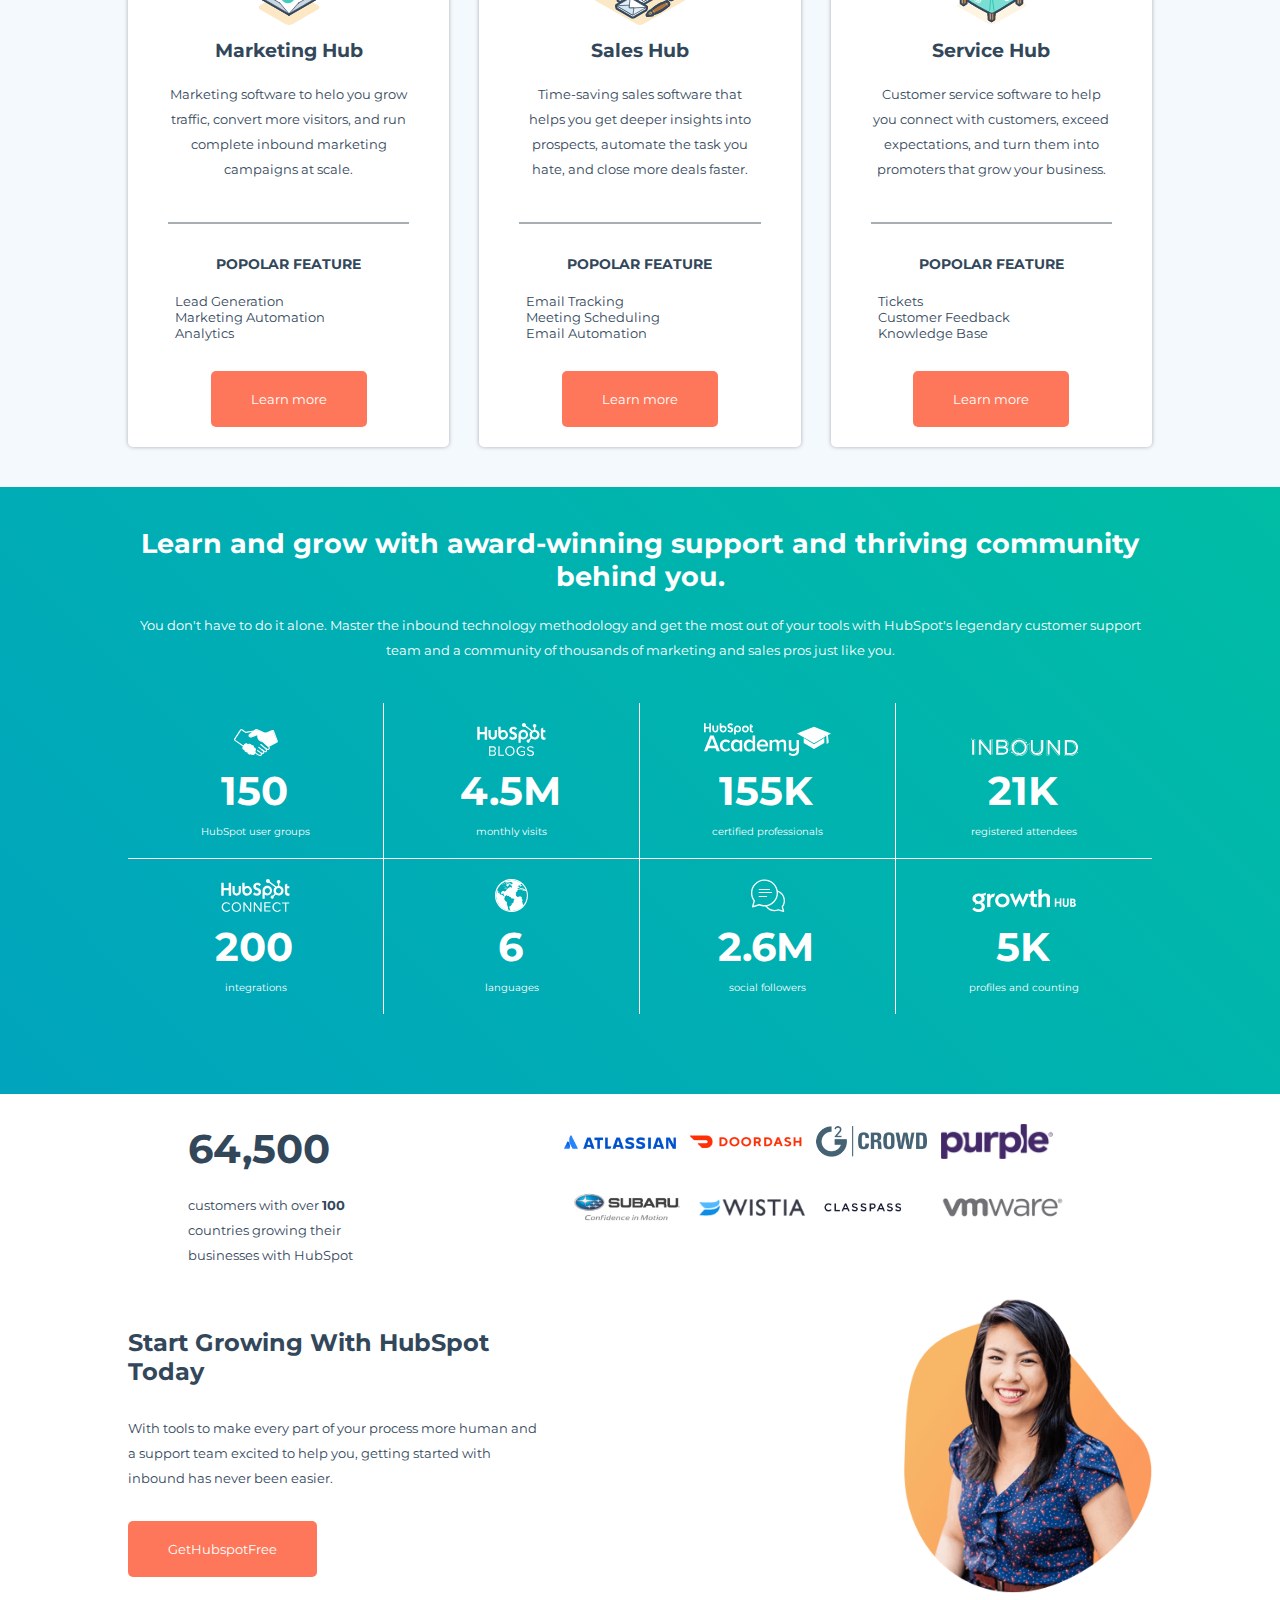
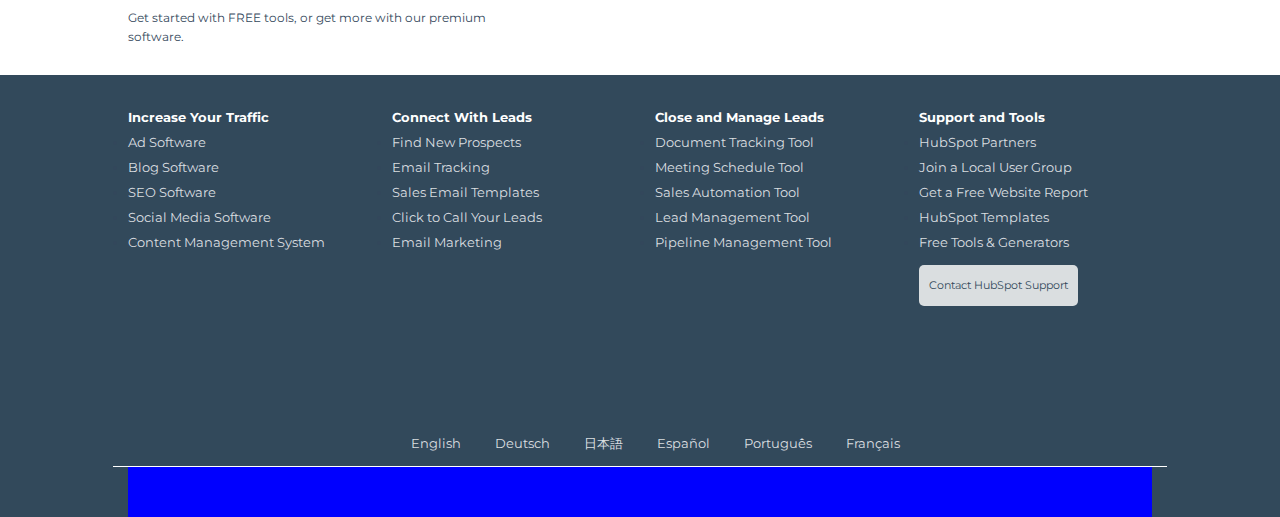
==== commit ba046493: "Footer" ====
--- a/index.html
+++ b/index.html
@@ -288,42 +288,76 @@
       <section>
         <div class="container">
           <!-- Four lists -->
-          <div class="row mt-30">
-            <div class="column w-25 h-150">
-              <div class="content bg-lightblue h-100">
-              </div>
-            </div>
-            <div class="column w-25 h-150">
-              <div class="content bg-lightblue h-100">
-
-              </div>
-            </div>
-            <div class="column w-25 h-150">
-              <div class="content bg-lightblue h-100">
-
-              </div>
-            </div>
-            <div class="column w-25 h-150">
-              <div class="content bg-lightblue h-100">
-
+          <div class="row mt-30 p-font">
+            <div class="column w-25">
+              <div class="content">
+                <span>Increase Your Traffic</span>
+                <ul>
+                  <li><a href="#">Ad Software</a></li>
+                  <li><a href="#">Blog Software</a></li>
+                  <li><a href="#">SEO Software</a></li>
+                  <li><a href="#">Social Media Software</a></li>
+                  <li><a href="#">Content Management System</a></li>
+                </ul>
+              </div>
+            </div>
+            <div class="column w-25">
+              <div class="content">
+                <span>Connect With Leads</span>
+                <ul>
+                  <li><a href="#">Find New Prospects</a></li>
+                  <li><a href="#">Email Tracking</a></li>
+                  <li><a href="#">Sales Email Templates</a></li>
+                  <li><a href="#">Click to Call Your Leads</a></li>
+                  <li><a href="#">Email Marketing</a></li>
+                </ul>
+              </div>
+            </div>
+            <div class="column w-25">
+              <div class="content">
+                <span>Close and Manage Leads</span>
+                <ul>
+                  <li><a href="#">Document Tracking Tool</a></li>
+                  <li><a href="#">Meeting Schedule Tool</a></li>
+                  <li><a href="#">Sales Automation Tool</a></li>
+                  <li><a href="#">Lead Management Tool</a></li>
+                  <li><a href="#">Pipeline Management Tool</a></li>
+                </ul>
+              </div>
+            </div>
+            <div class="column w-25">
+              <div class="content">
+                <span>Support and Tools</span>
+                <ul>
+                  <li><a href="#">HubSpot Partners</a></li>
+                  <li><a href="#">Join a Local User Group</a></li>
+                  <li><a href="#">Get a Free Website Report</a></li>
+                  <li><a href="#">HubSpot Templates</a></li>
+                  <li><a href="#">Free Tools & Generators</a></li>
+                </ul>
+                <a class="btn-footer" href="#">Contact HubSpot Support</a>
+                <ul class="social-list">
+                  <li><a href="#"><i class="fab fa-facebook-f"></i></a></li>
+                  <li><a href="#"><i class="fab fa-instagram"></i></a></li>
+                  <li><a href="#"><i class="fab fa-youtube"></i></a></li>
+                  <li><a href="#"><i class="fab fa-twitter"></i></a></li>
+                  <li><a href="#"><i class="fab fa-linkedin-in"></i></a></li>
+                </ul>
               </div>
             </div>
           </div>
           <!-- Languages, social -->
           <div class="row border-b">
-            <div class="column w-50 h-150">
-              <div class="content bg-yellow h-100">
-
-              </div>
-            </div>
-            <div class="column w-25 h-150">
-              <div class="content bg-yellow h-100">
-
-              </div>
-            </div>
-            <div class="column w-25 h-150">
-              <div class="content bg-yellow h-100">
-
+            <div class="column w-100">
+              <div class="content">
+                <ul class="languages-list">
+                  <li><a class="p-font" href="#">English</a></li>
+                  <li><a class="p-font" href="#">Deutsch</a></li>
+                  <li><a class="p-font" href="#">日本語</a></li>
+                  <li><a class="p-font" href="#">Español</a></li>
+                  <li><a class="p-font" href="#">Português</a></li>
+                  <li><a class="p-font" href="#">Français</a></li>
+                </ul>
               </div>
             </div>
           </div>
--- a/master.css
+++ b/master.css
@@ -148,6 +148,14 @@
 .btn-red.big {
   font-size: 13px;
   padding: 20px 40px;
+}
+
+.btn-footer {
+  border-radius: 5px;
+  padding: 8px 10px;
+  font-size: 11px;
+  background-color: #DADEE0;
+  color: #32495B;
 }
 
 /* TYPOGRAPHY */
@@ -505,10 +513,6 @@
   font-size: 12px;
 }
 
-#hubspot-customers .content.picture {
-  position: relative;
-}
-
 #hubspot-customers .content.picture img {
   width: 50%;
   float: right;
@@ -518,3 +522,51 @@
 footer {
   background-color: #32495B;
 }
+
+footer ul a {
+  color: #DADEE0;
+}
+
+footer .row:first-child {
+  padding-top: 30px;
+}
+
+footer .column.w-25 span {
+  color: #ffffff;
+  font-weight: bold;
+}
+
+footer .column.w-25 ul:first-child {
+  list-style: none;
+  margin-top: 10px;
+}
+
+footer .column.w-25 a.btn-footer {
+  display: inline-block;
+  margin: 10px 0;
+}
+
+footer .social-list, footer .languages-list {
+  list-style: none;
+}
+
+footer .social-list li, footer .languages-list li {
+  display: inline-block;
+}
+
+footer .languages-list li {
+  padding-left: 30px;
+}
+
+footer .row.border-b .content {
+  text-align: center;
+}
+
+footer .social-list li {
+  margin-right: 20px;
+}
+
+footer .row.border-b {
+  margin-top: 90px;
+  padding-bottom: 10px;
+}
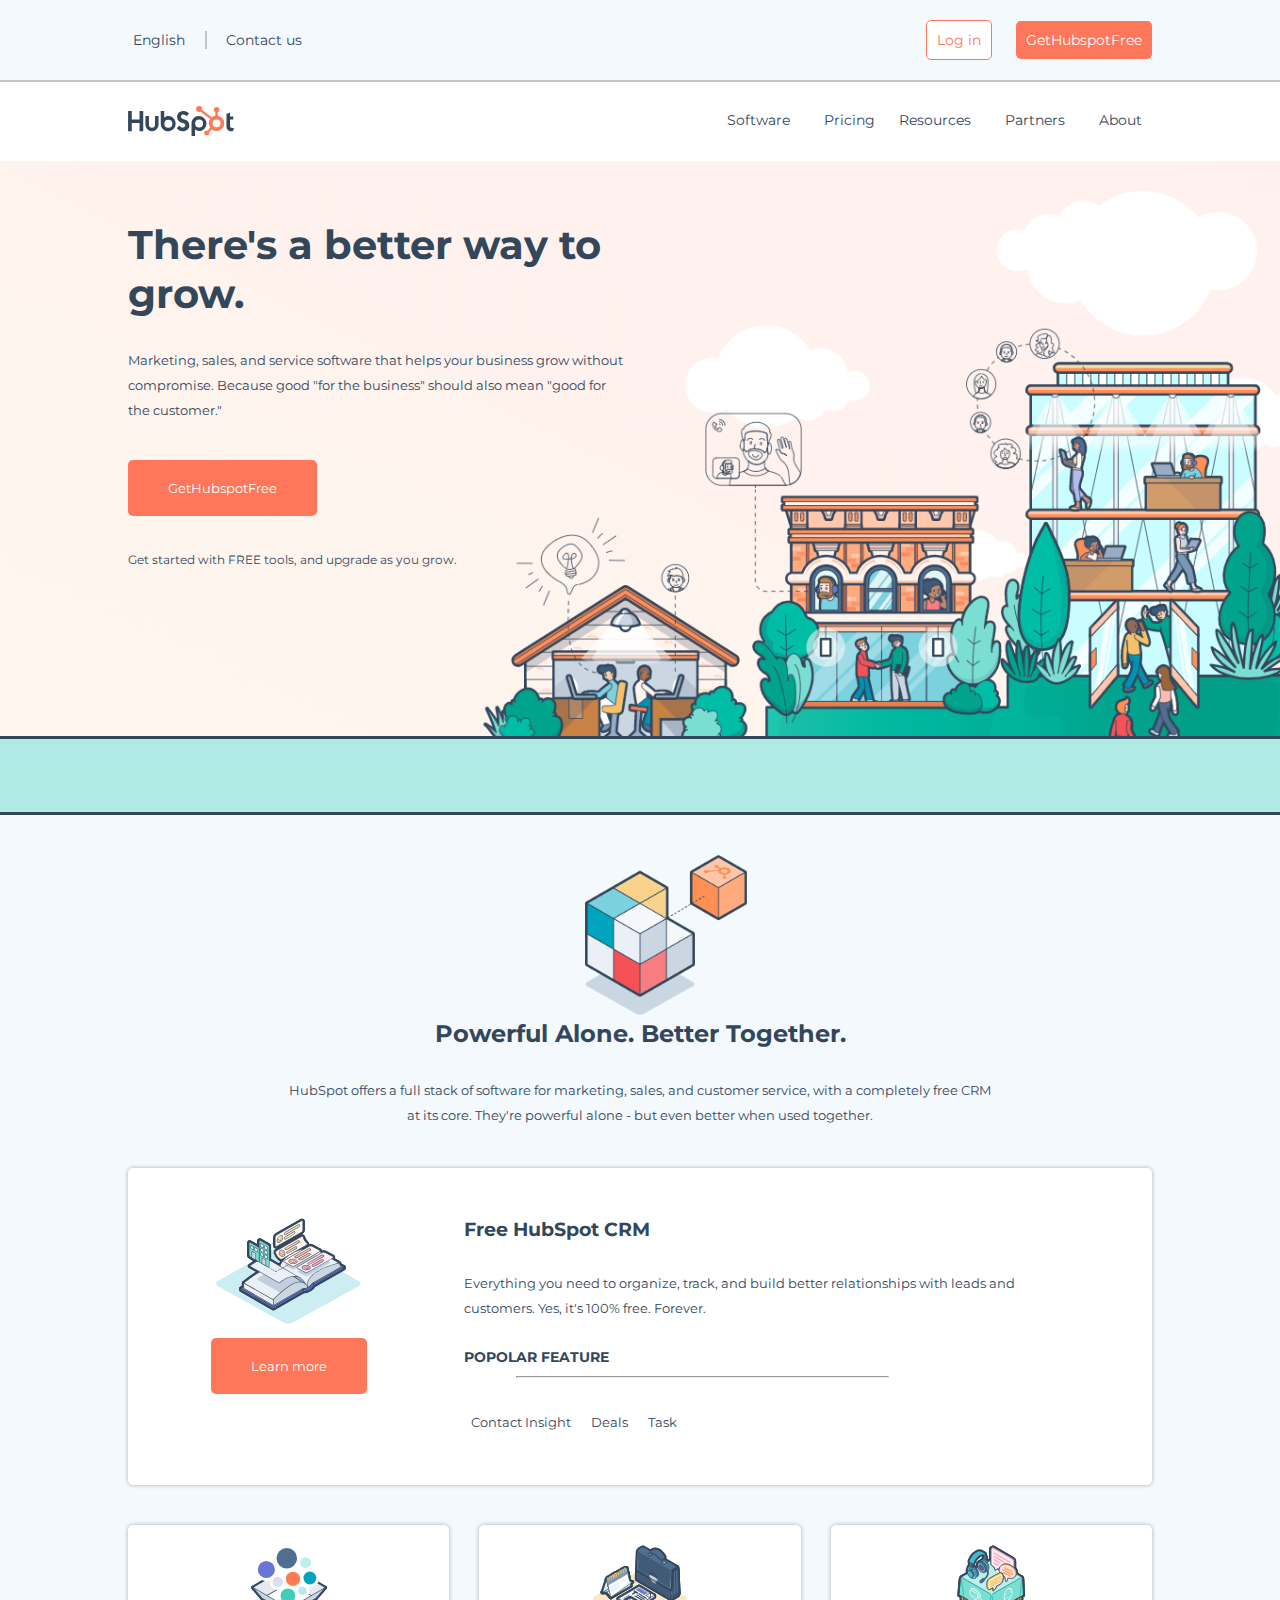
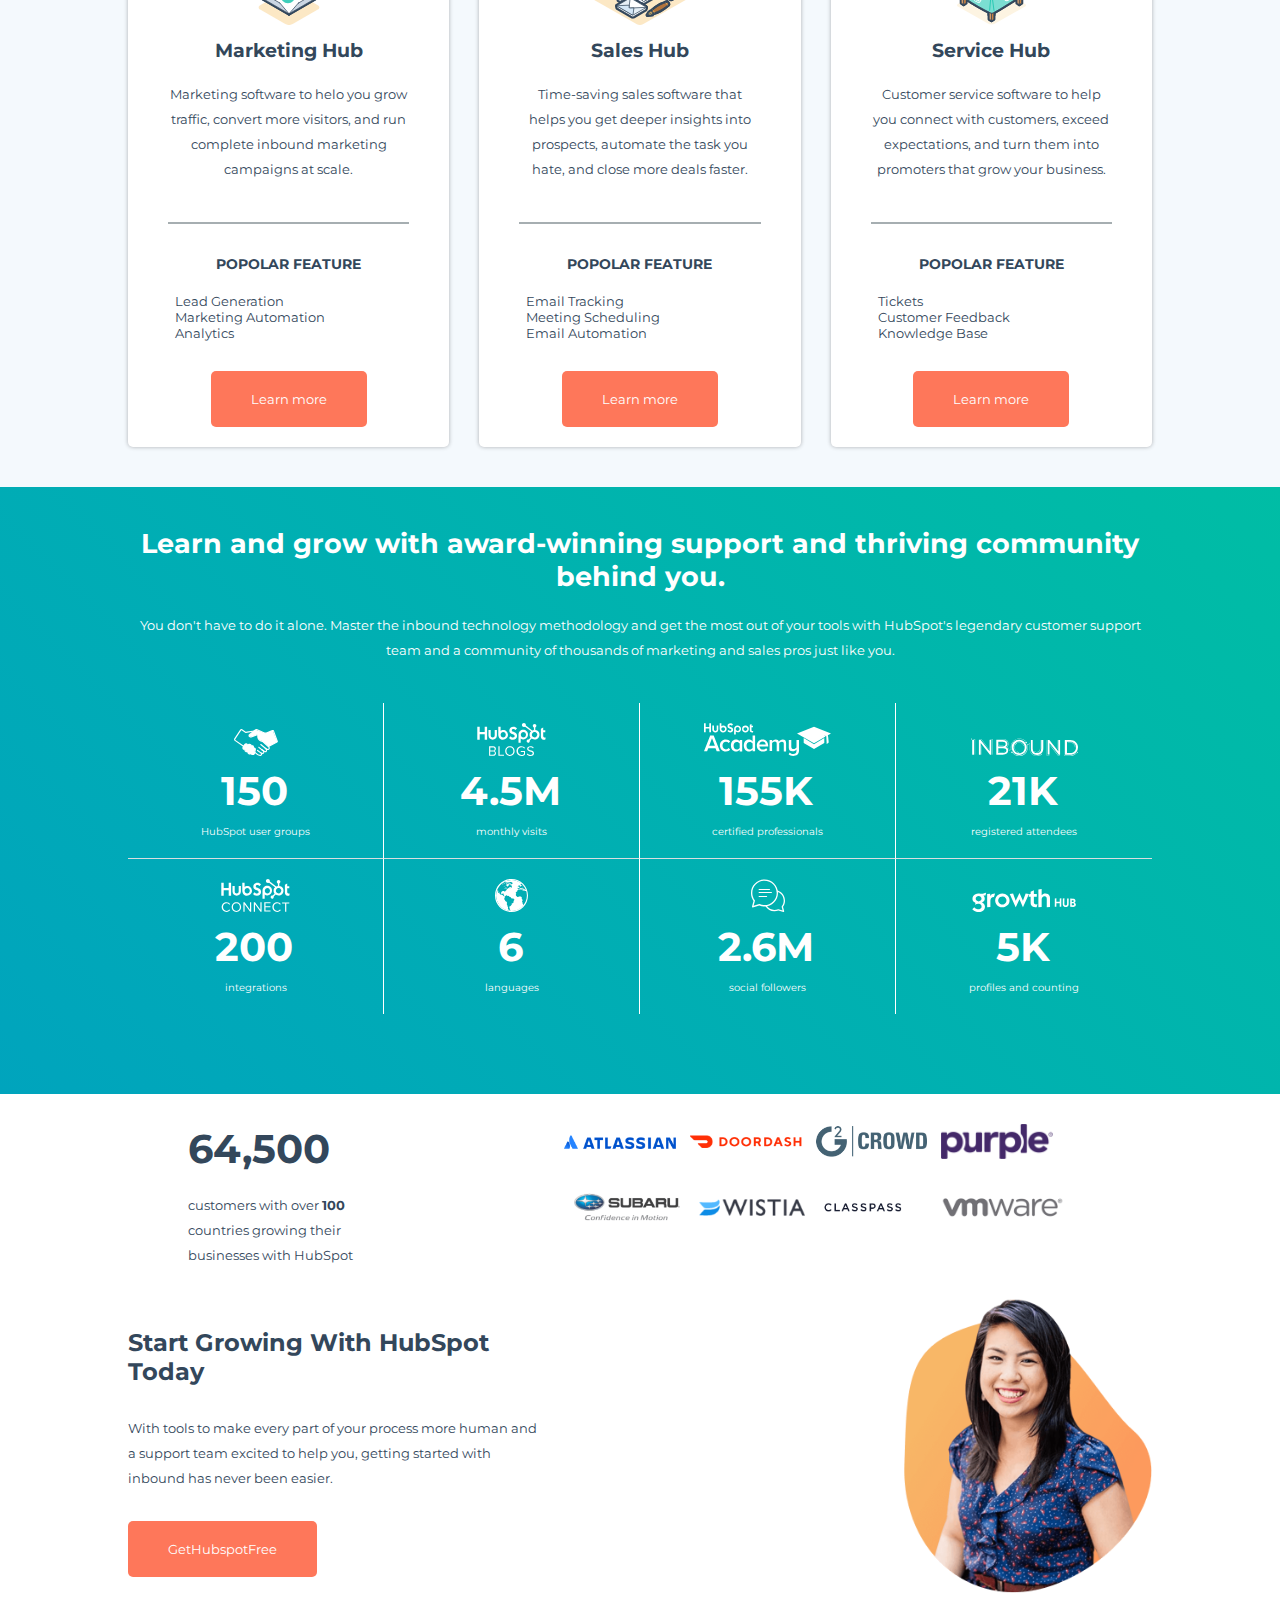
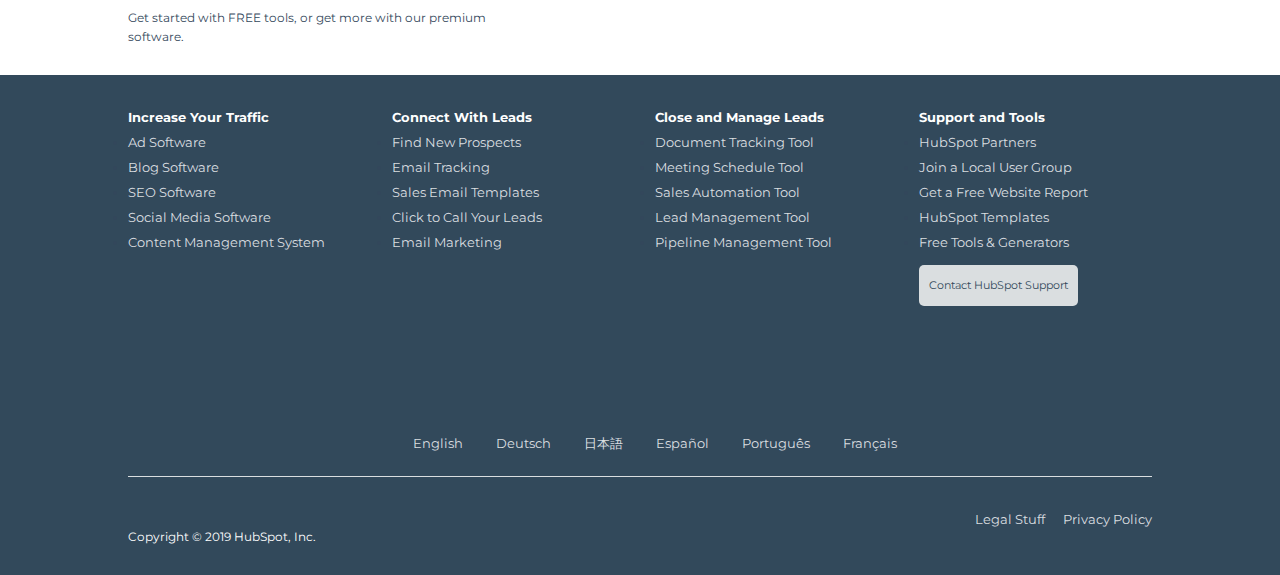
==== commit 596e9066: "Footer" ====
--- a/index.html
+++ b/index.html
@@ -347,25 +347,30 @@
             </div>
           </div>
           <!-- Languages, social -->
-          <div class="row border-b">
+          <div class="row">
             <div class="column w-100">
-              <div class="content">
-                <ul class="languages-list">
-                  <li><a class="p-font" href="#">English</a></li>
-                  <li><a class="p-font" href="#">Deutsch</a></li>
-                  <li><a class="p-font" href="#">日本語</a></li>
-                  <li><a class="p-font" href="#">Español</a></li>
-                  <li><a class="p-font" href="#">Português</a></li>
-                  <li><a class="p-font" href="#">Français</a></li>
+              <div class="content border-b">
+                <ul class="languages-list p-font">
+                  <li><a href="#">English</a></li>
+                  <li><a href="#">Deutsch</a></li>
+                  <li><a href="#">日本語</a></li>
+                  <li><a href="#">Español</a></li>
+                  <li><a href="#">Português</a></li>
+                  <li><a href="#">Français</a></li>
                 </ul>
               </div>
             </div>
           </div>
           <!-- Copyright, privacy policy -->
           <div class="row">
-            <div class="column w-100 h-50">
-              <div class="content bg-blue h-100">
-
+            <div class="column w-100">
+              <div class="content copyright">
+                <img src="https://www.hubspot.com/hubfs/WBZ-1165%20Global%20Nav%20Redesign/Wordmark-White.svg" alt=""><br>
+                  <ul class="privacy p-font">
+                    <li><a href="#">Legal Stuff</a></li>
+                    <li class="ml-15"><a href="#">Privacy Policy</a></li>
+                  </ul>
+                <span>Copyright &copy; 2019 HubSpot, Inc.</span>
               </div>
             </div>
           </div>
--- a/master.css
+++ b/master.css
@@ -58,32 +58,8 @@
   width: 100%;
 }
 
-.h-50 {
-  height: 50px;
-}
-
-.h-80 {
-  height: 80px;
-}
-
-.h-100 {
-  height: 100%;
-}
-
-.h-150 {
-  height: 150px;
-}
-
-.h-300 {
-  height: 300px;
-}
-
 .bg-lightblue {
   background-color: #F4F9FD;
-}
-
-.bg-blue {
-  background-color: blue;
 }
 
 .bg-white {
@@ -92,10 +68,6 @@
   border-radius: 5px;
 }
 
-.bg-yellow {
-  background-color: yellow;
-}
-
 .ml-10 {
   margin-left: 10px;
 }
@@ -121,7 +93,7 @@
 }
 
 .border-b {
-  border-bottom: 1px solid white;
+  border-bottom: 1px solid #DADEE0;
 }
 
 .border-r {
@@ -546,11 +518,11 @@
   margin: 10px 0;
 }
 
-footer .social-list, footer .languages-list {
+footer .social-list, footer .languages-list, footer .privacy {
   list-style: none;
 }
 
-footer .social-list li, footer .languages-list li {
+footer .social-list li, footer .languages-list li, footer .privacy li {
   display: inline-block;
 }
 
@@ -558,15 +530,36 @@
   padding-left: 30px;
 }
 
-footer .row.border-b .content {
+footer .row .content.border-b {
   text-align: center;
+  padding-bottom: 20px;
 }
 
 footer .social-list li {
   margin-right: 20px;
 }
 
-footer .row.border-b {
+footer .row:nth-child(2) {
   margin-top: 90px;
-  padding-bottom: 10px;
-}
+}
+
+footer .content.copyright {
+  margin: 30px 0;
+  position: relative;
+}
+
+footer .content.copyright img {
+  opacity: 0.6;
+}
+
+footer .content.copyright span {
+  color: #ffffff;
+  font-size: 12px;
+}
+
+footer ul.privacy {
+display: inline-block;
+position: absolute;
+top: 0;
+right: 0;
+}
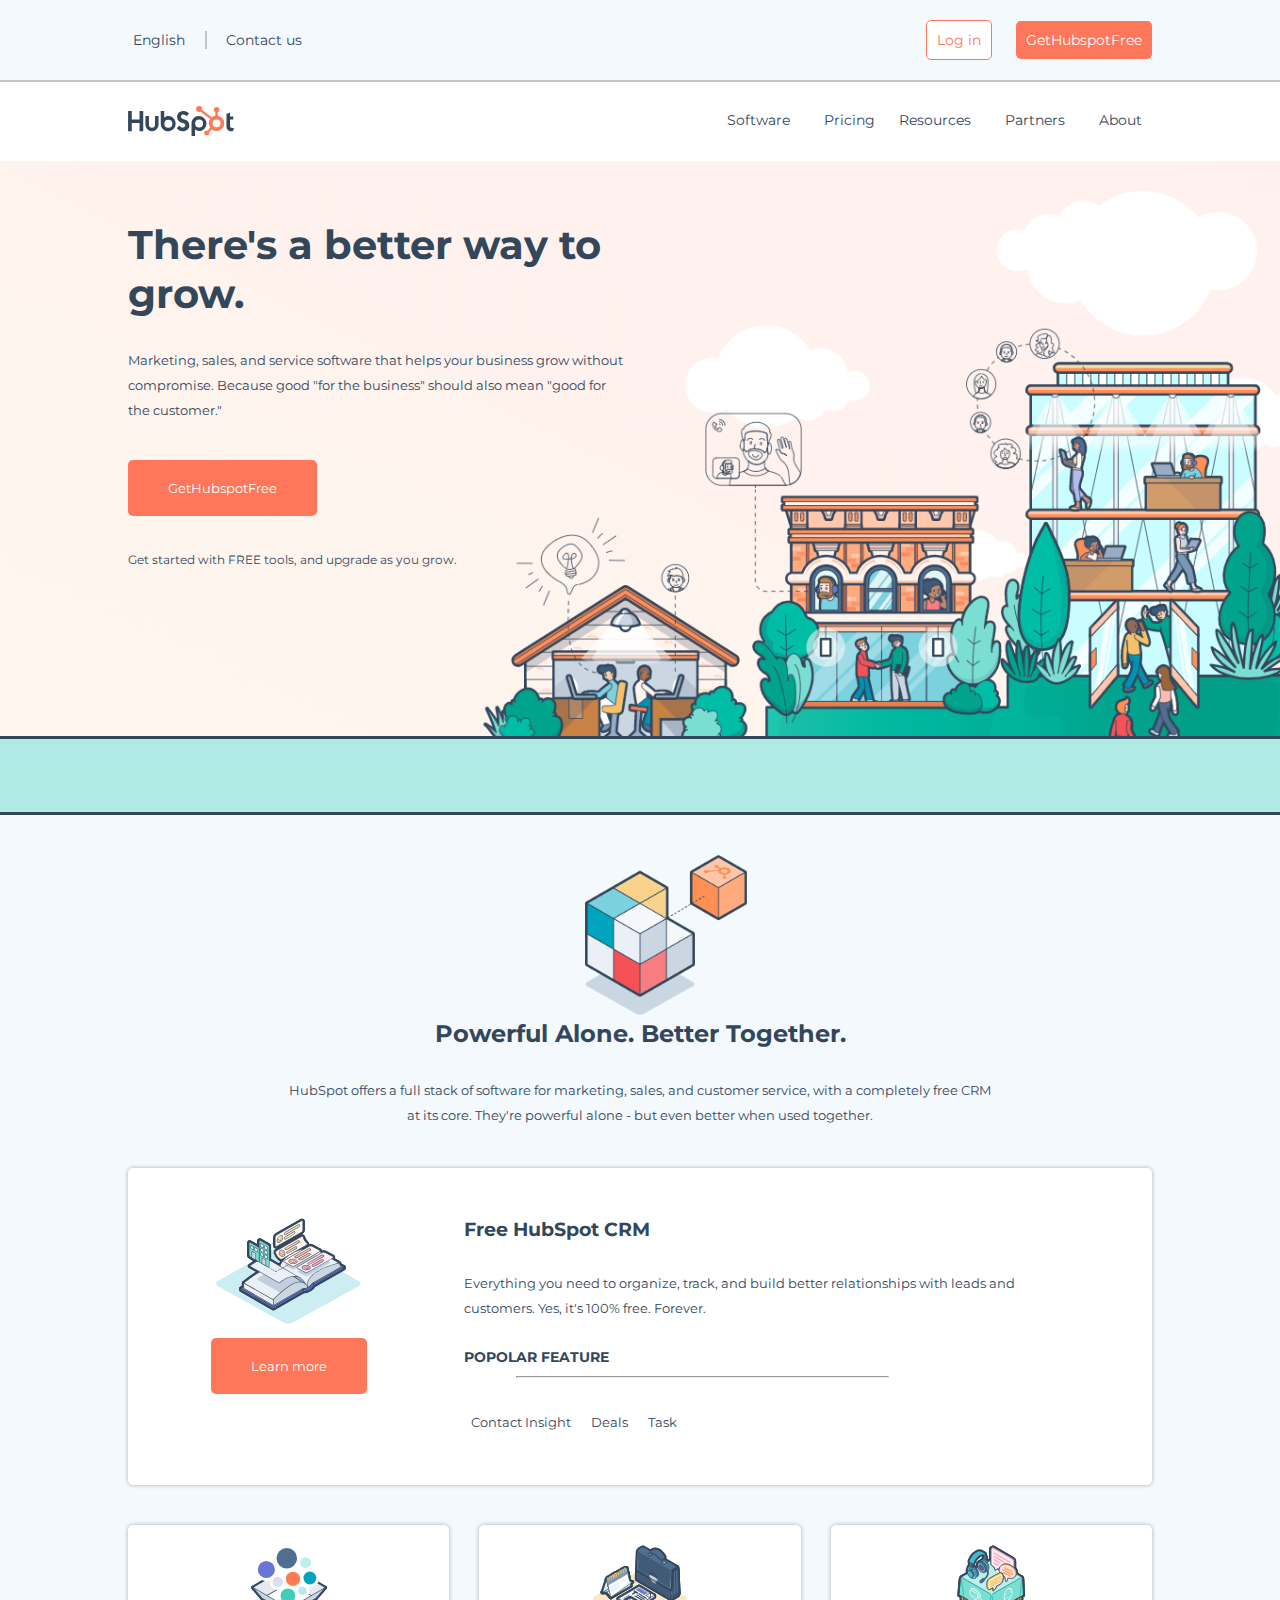
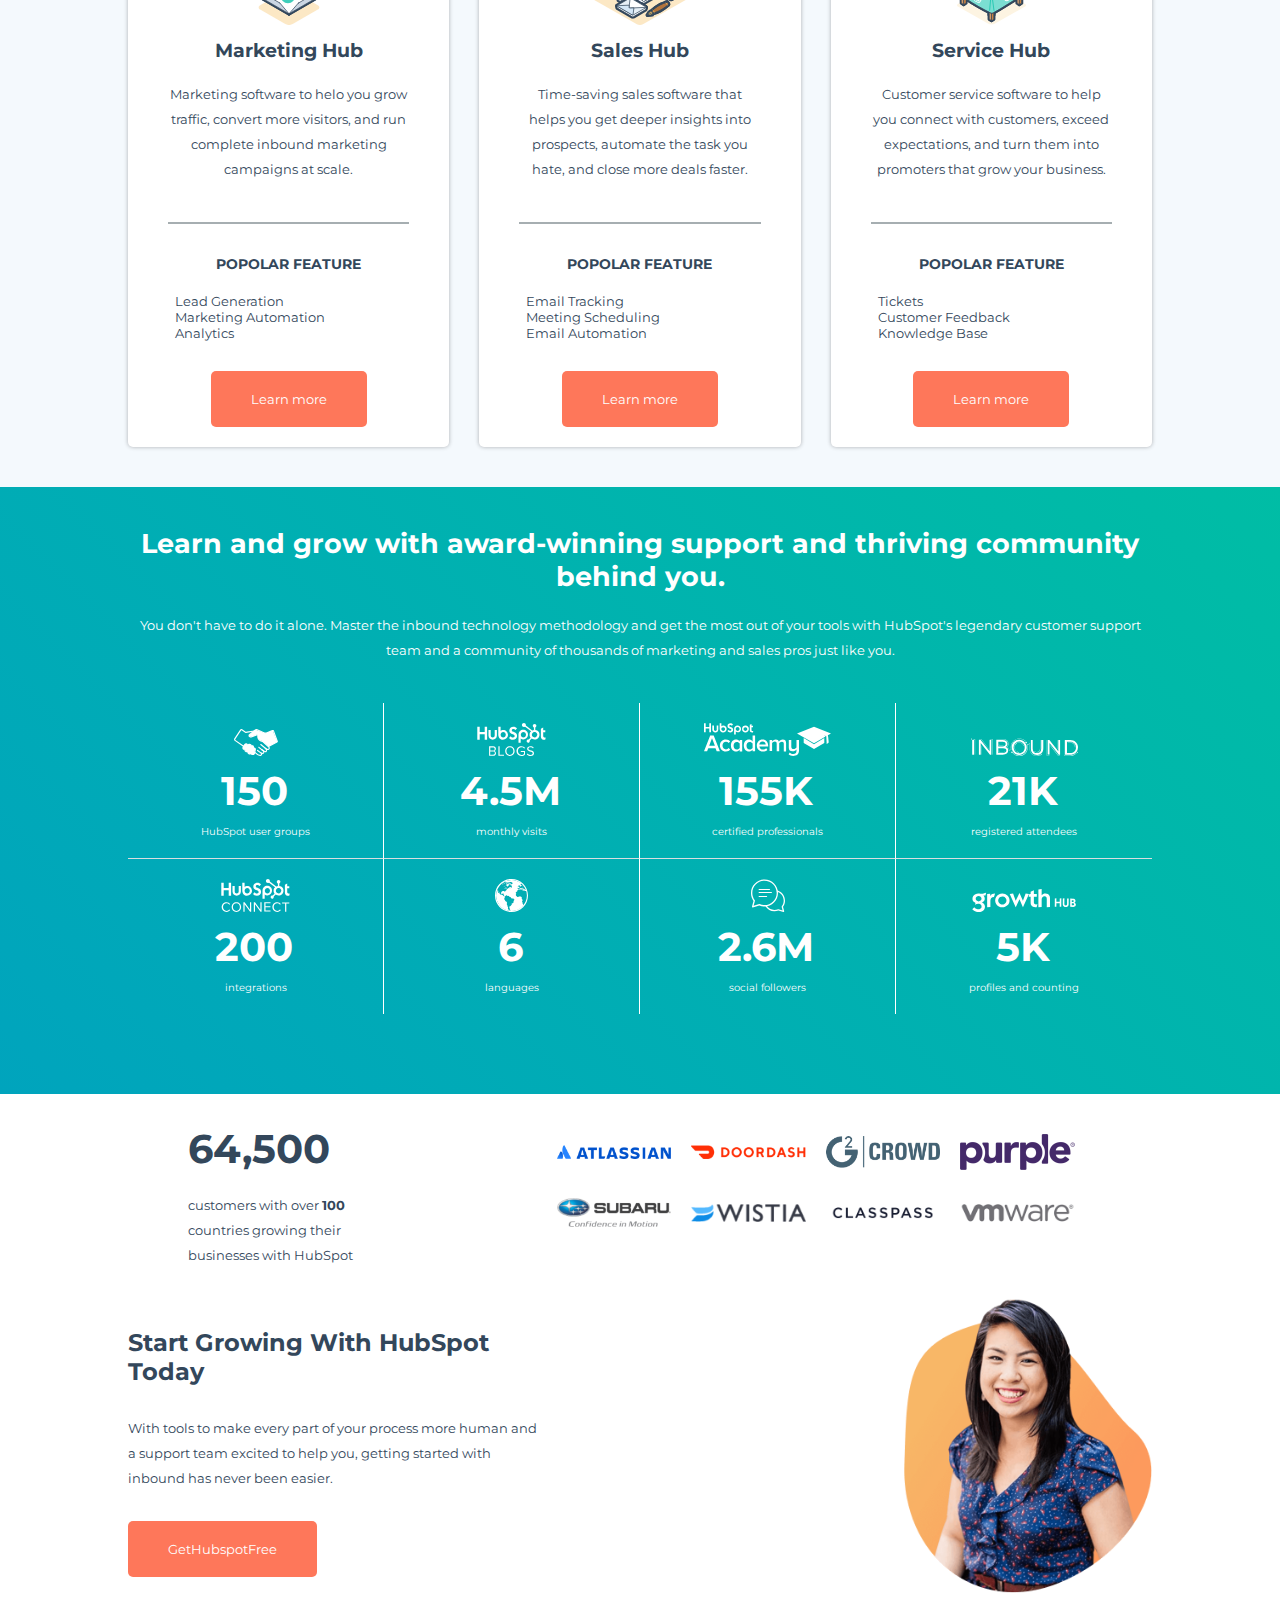
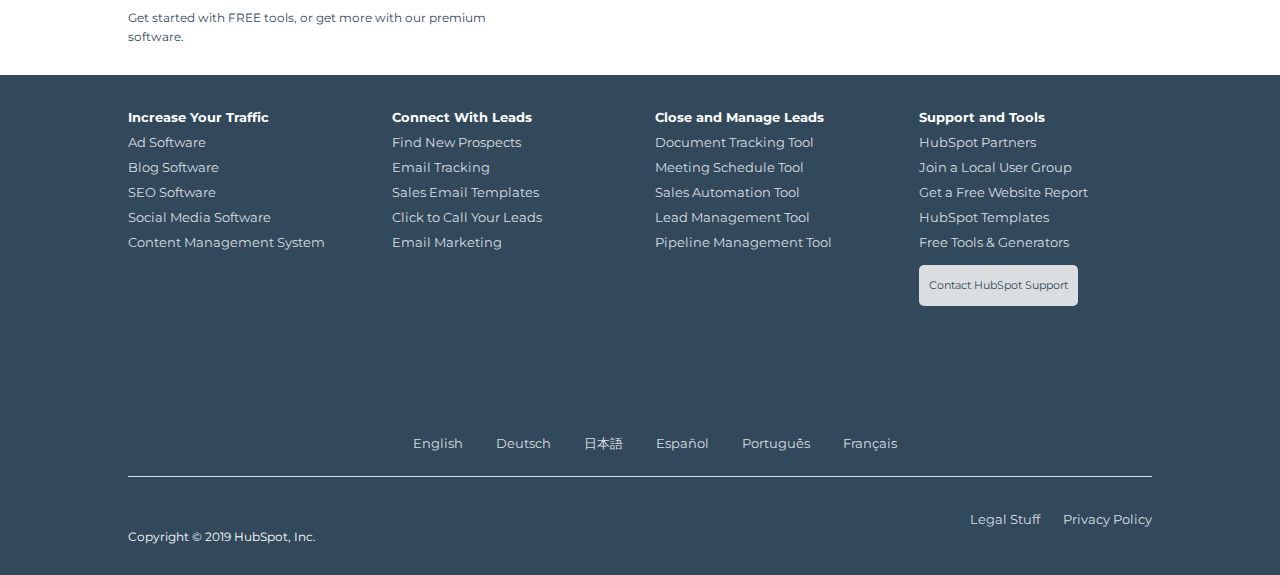
==== commit 954c443e: "Fixed section with logos" ====
--- a/index.html
+++ b/index.html
@@ -83,7 +83,7 @@
 
 
         <section id="free-hubspot">
-          <!-- Image and button -->
+          <!-- Left - Image and button -->
           <div class="container bg-white">
             <div class="row mb-40">
               <div class="column w-33">
@@ -93,7 +93,7 @@
                 </div>
               </div>
 
-              <!-- Title, text, list -->
+              <!-- Right - Title, text, list -->
               <div class="column w-55">
                 <div class="content">
                   <h3>Free HubSpot CRM</h3>
@@ -130,6 +130,7 @@
                   <a class="btn btn-red big" href="#">Learn more</a>
                 </div>
               </div>
+
               <div class="column w-33 mb-40">
                 <div class="content bg-white">
                   <img src="./img/office.svg" alt="office equipment">
@@ -145,6 +146,7 @@
                   <a class="btn btn-red big" href="#">Learn more</a>
                 </div>
               </div>
+
               <div class="column w-33 mb-40">
                 <div class="content bg-white">
                   <img src="./img/table.svg" alt="table">
@@ -176,7 +178,7 @@
               </div>
             </div>
 
-            <!-- Squares with numbers -->
+            <!-- Table - Squares with numbers -->
             <div class="column w-100 mb-80 no-space">
               <div class="card w-25 border-b border-r">
                 <div class="content">
@@ -239,6 +241,7 @@
         </div>
       </section>
 
+      <!-- Logos -->
       <section id="hubspot-customers">
         <div class="container">
           <div class="row">
@@ -249,18 +252,30 @@
               </div>
             </div>
             <div class="column w-67">
-              <div class="content">
-                <div class="logos group1">
-                  <img class="w-19 mr-10 " src="./img/atlasian.webp" alt="atlasian logo">
-                  <img class="w-19 mr-10 " src="./img/doordash.webp" alt="doordash logo">
-                  <img class="w-19 mr-10 " src="./img/g2c.webp" alt="g2crowd logo">
-                  <img class="w-19" src="./img/purple.webp" alt="purple logo">
-                </div>
-                <div class="logos group2">
-                  <img class="w-18 ml-10" src="./img/subaru.webp" alt="subaru logo">
-                  <img class="w-18 ml-15" src="./img/wistia.webp" alt="wistia logo">
-                  <img class="w-15 ml-10" src="./img/classpass.webp" alt="classpass logo">
-                  <img class="w-21 ml-30" src="./img/wm.webp" alt="vm ware logo">
+              <div class="content logos-container">
+                <div class="logos">
+                  <img src="./img/atlasian.webp" alt="atlasian logo">
+                </div>
+                <div class="logos">
+                  <img src="./img/doordash.webp" alt="doordash logo">
+                </div>
+                <div class="logos">
+                  <img src="./img/g2c.webp" alt="g2crowd logo">
+                </div>
+                <div class="logos">
+                  <img src="./img/purple.webp" alt="purple logo">
+                </div>
+                <div class="logos">
+                  <img src="./img/subaru.webp" alt="subaru logo">
+                </div>
+                <div class="logos">
+                  <img src="./img/wistia.webp" alt="wistia logo">
+                </div>
+                <div class="logos">
+                  <img src="./img/classpass.webp" alt="classpass logo">
+                </div>
+                <div class="logos">
+                  <img src="./img/wm.webp" alt="vm ware logo">
                 </div>
               </div>
             </div>
@@ -354,9 +369,9 @@
                   <li><a href="#">English</a></li>
                   <li><a href="#">Deutsch</a></li>
                   <li><a href="#">日本語</a></li>
-                  <li><a href="#">Español</a></li>
-                  <li><a href="#">Português</a></li>
-                  <li><a href="#">Français</a></li>
+                  <li><a href="#">Espa&ntilde;ol</a></li>
+                  <li><a href="#">Portugu&ecirc;s</a></li>
+                  <li><a href="#">Fran&ccedil;ais</a></li>
                 </ul>
               </div>
             </div>
@@ -368,13 +383,12 @@
                 <img src="https://www.hubspot.com/hubfs/WBZ-1165%20Global%20Nav%20Redesign/Wordmark-White.svg" alt=""><br>
                   <ul class="privacy p-font">
                     <li><a href="#">Legal Stuff</a></li>
-                    <li class="ml-15"><a href="#">Privacy Policy</a></li>
+                    <li class="pl-20"><a href="#">Privacy Policy</a></li>
                   </ul>
                 <span>Copyright &copy; 2019 HubSpot, Inc.</span>
               </div>
             </div>
           </div>
-
         </div>
       </section>
     </footer>
--- a/master.css
+++ b/master.css
@@ -424,47 +424,21 @@
   font-weight: bold;
 }
 
-#hubspot-customers .column.w-67 {
-  padding-left: 100px;
+#hubspot-customers .logos-container {
+  font-size: 0;
+  width: 80%;
+  margin: 0 auto;
+}
+
+#hubspot-customers .column.w-67 .logos {
+  width: 25%;
+  padding: 10px;
+  display: inline-block;
+  vertical-align: middle;
 }
 
 #hubspot-customers .column.w-67 .logos img {
-  vertical-align: middle;
-}
-
-#hubspot-customers .column.w-67 .logos.group1 {
-  margin-bottom: 30px;
-}
-.w-19 {
-  width: 19%;
-}
-
-.w-18 {
-  width: 18%;
-}
-
-.w-15 {
-  width: 15%;
-}
-
-.w-21 {
-  width: 21%;
-}
-
-.mr-10 {
-  margin-right: 10px;
-}
-
-.ml-10 {
-  margin-left: 10px;
-}
-
-.ml-15 {
-  margin-left: 15px;
-}
-
-.ml-30 {
-  margin-left: 30px;
+  width: 100%;
 }
 
 /* MAIN - HUBSPOT-CUSTOMERS, PART2 */
@@ -563,3 +537,7 @@
 top: 0;
 right: 0;
 }
+
+.pl-20 {
+  padding-left: 20px;
+}
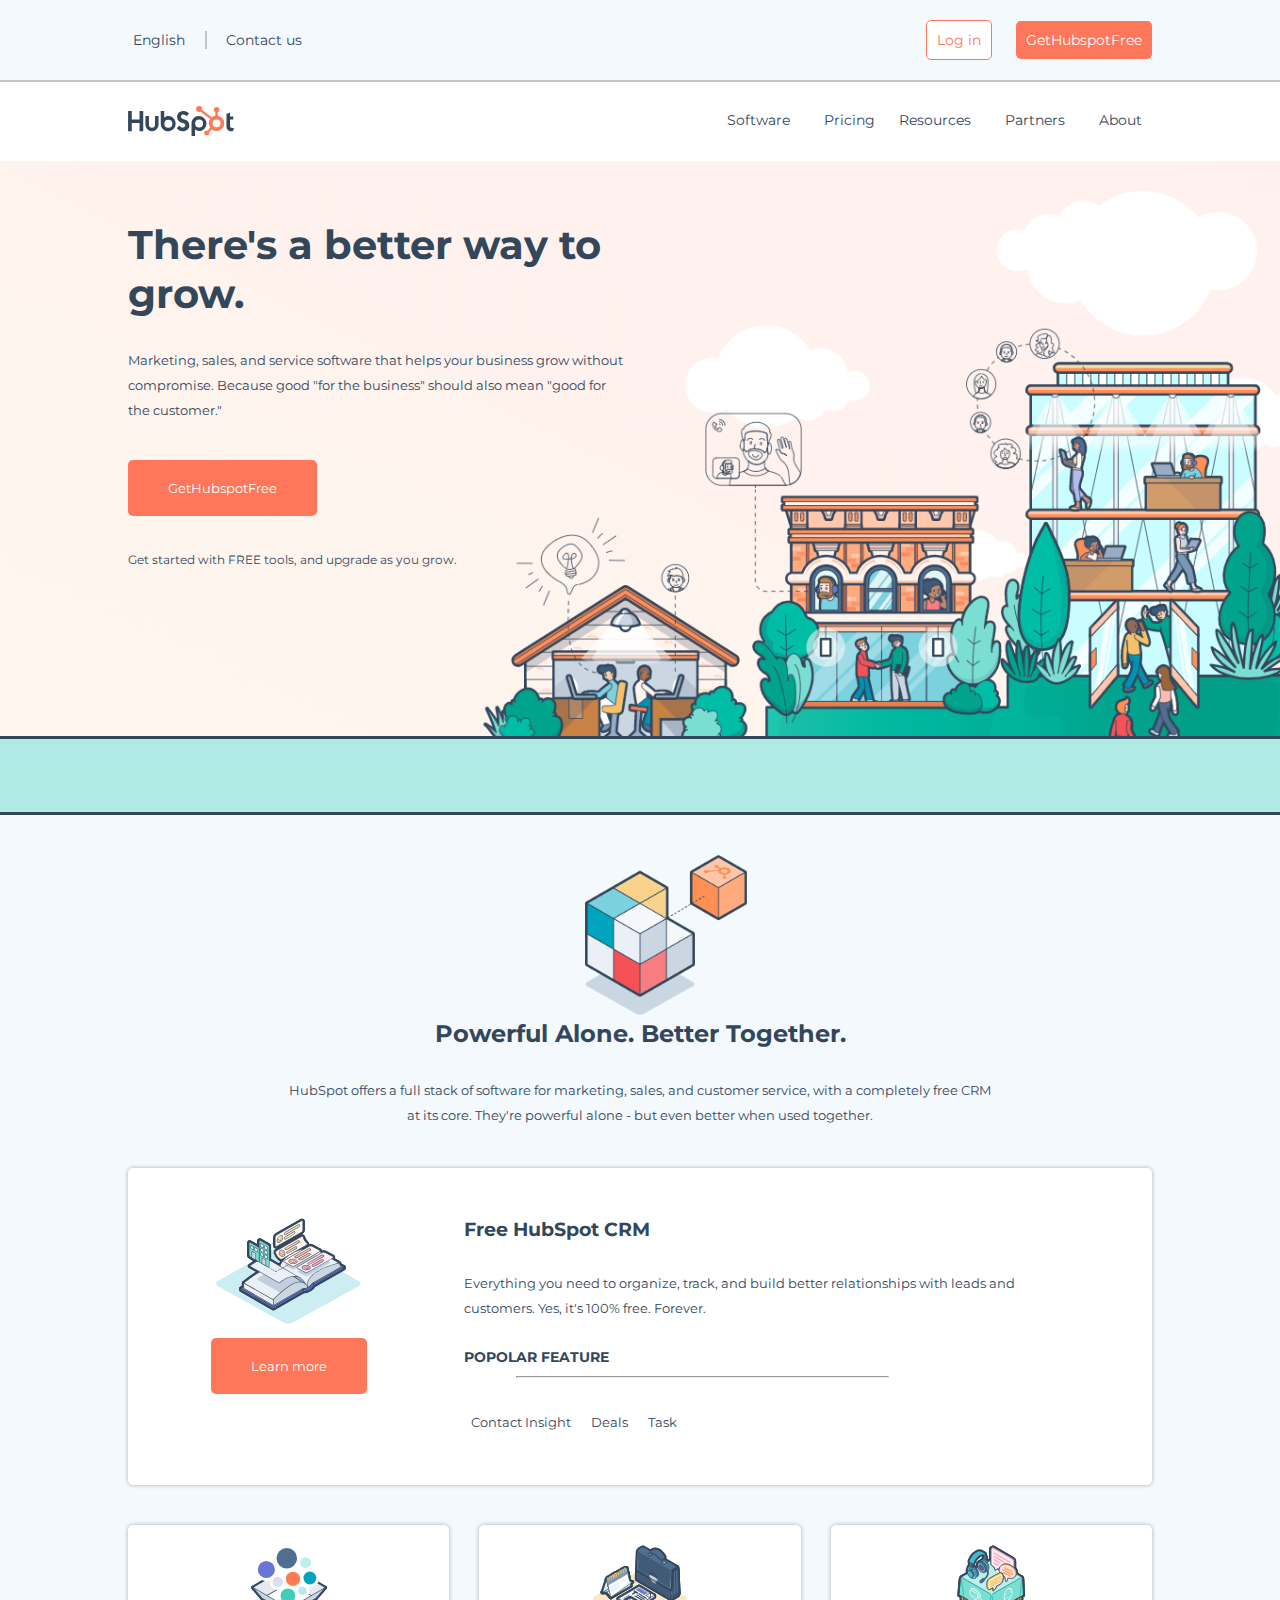
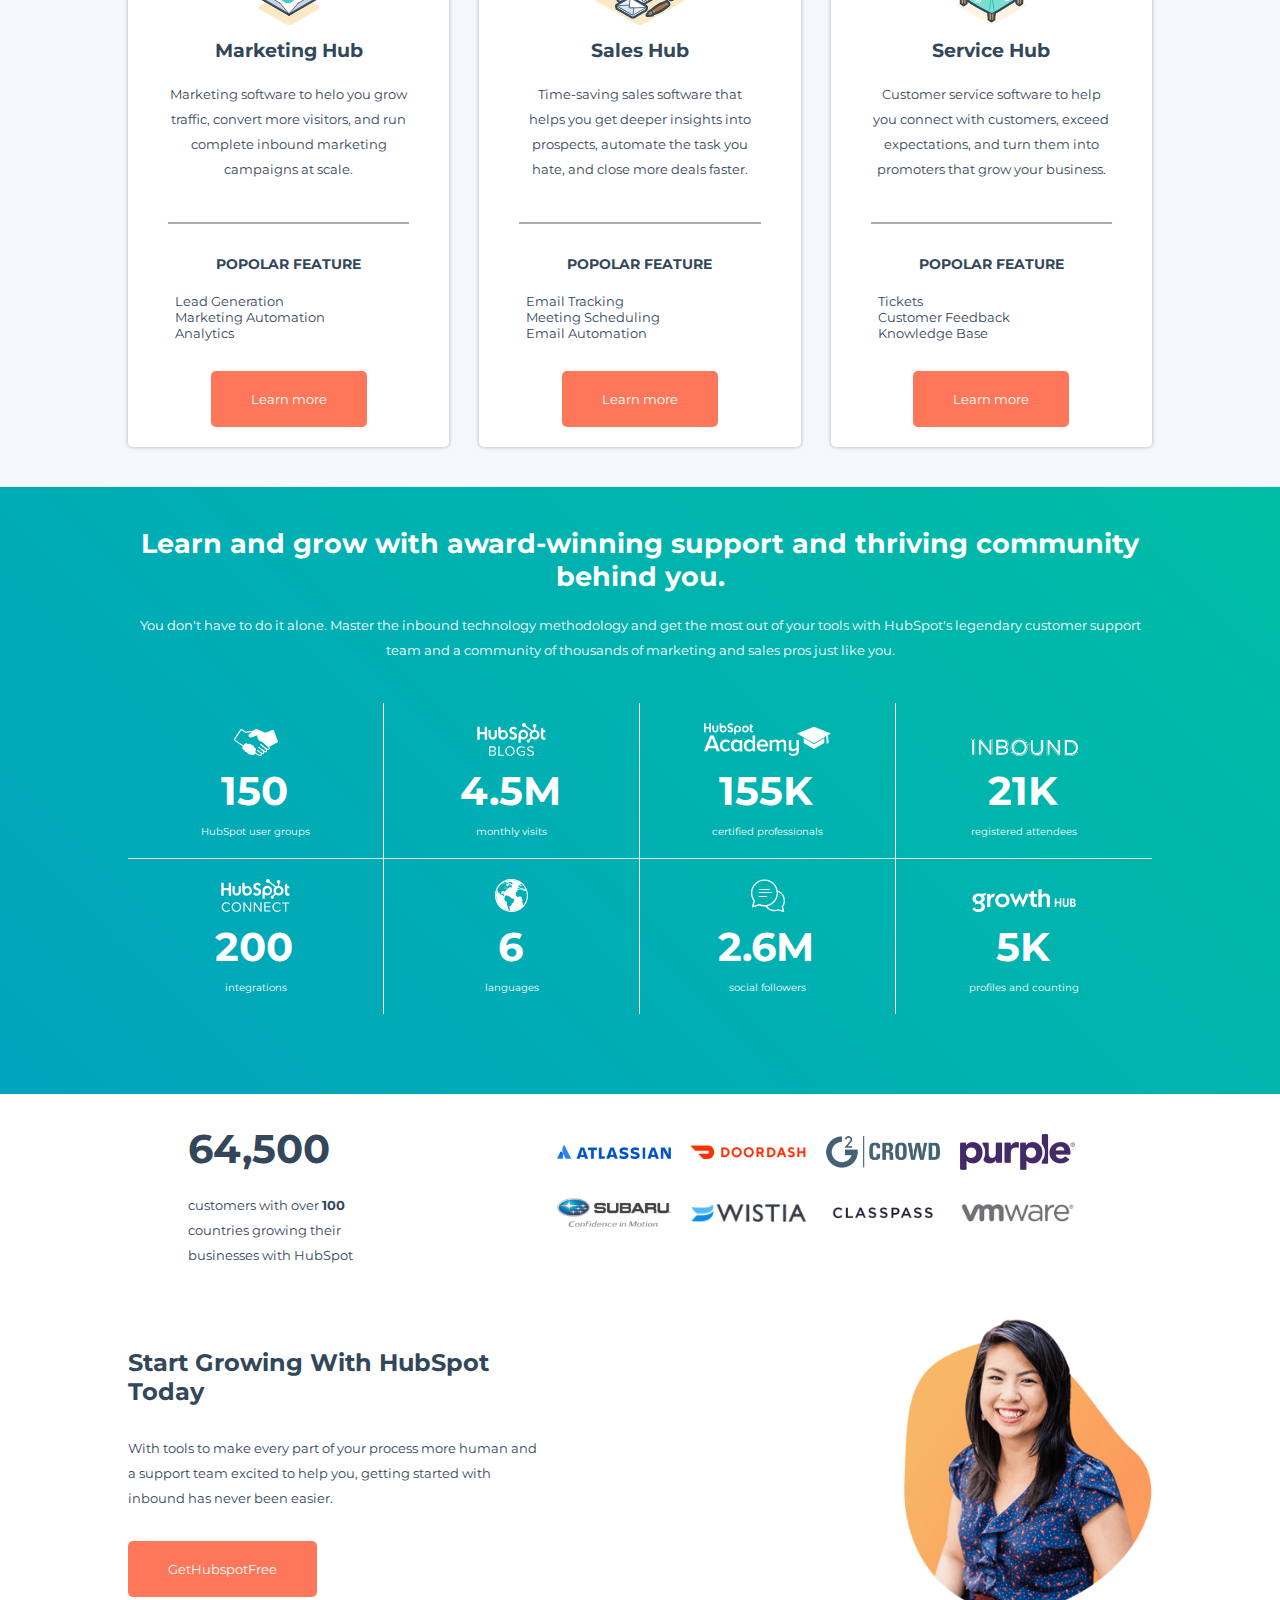
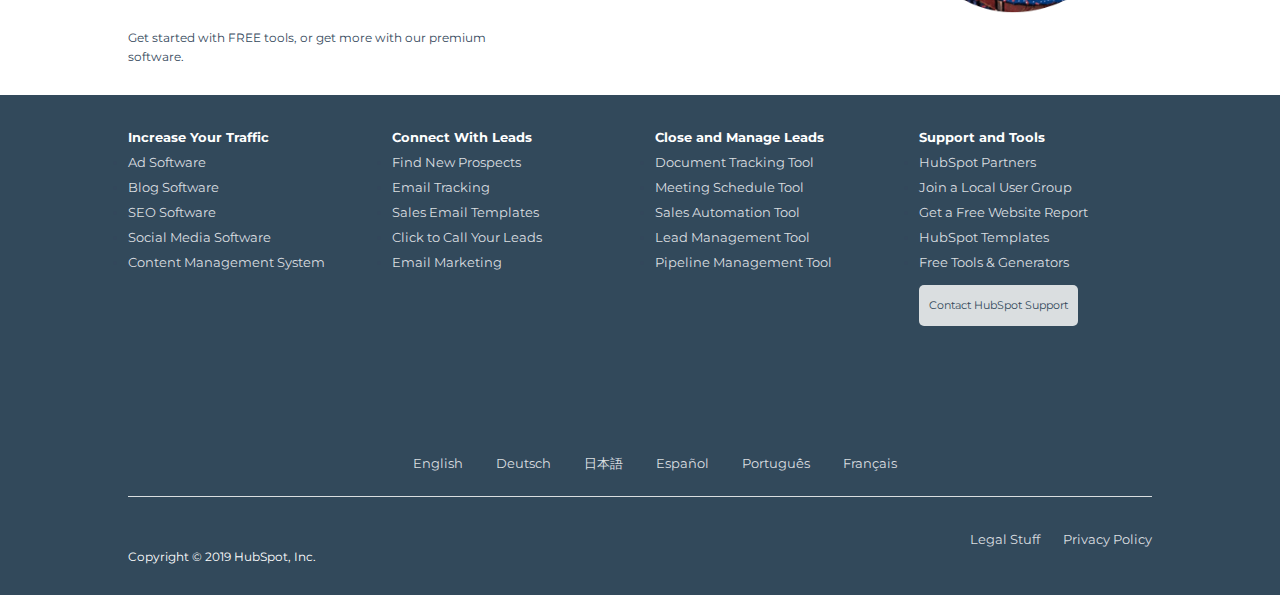
==== commit 27269b0a: "-II-" ====
--- a/index.html
+++ b/index.html
@@ -280,7 +280,7 @@
               </div>
             </div>
           </div>
-          <div class="row mt-30">
+          <div class="row mt-50">
             <div class="column w-50">
               <div class="content growth">
                 <h2>Start Growing With HubSpot Today</h2>
--- a/master.css
+++ b/master.css
@@ -82,6 +82,10 @@
 
 .mt-30 {
   margin-top: 30px;
+}
+
+.mt-50 {
+  margin-top: 50px;
 }
 
 .mb-40 {
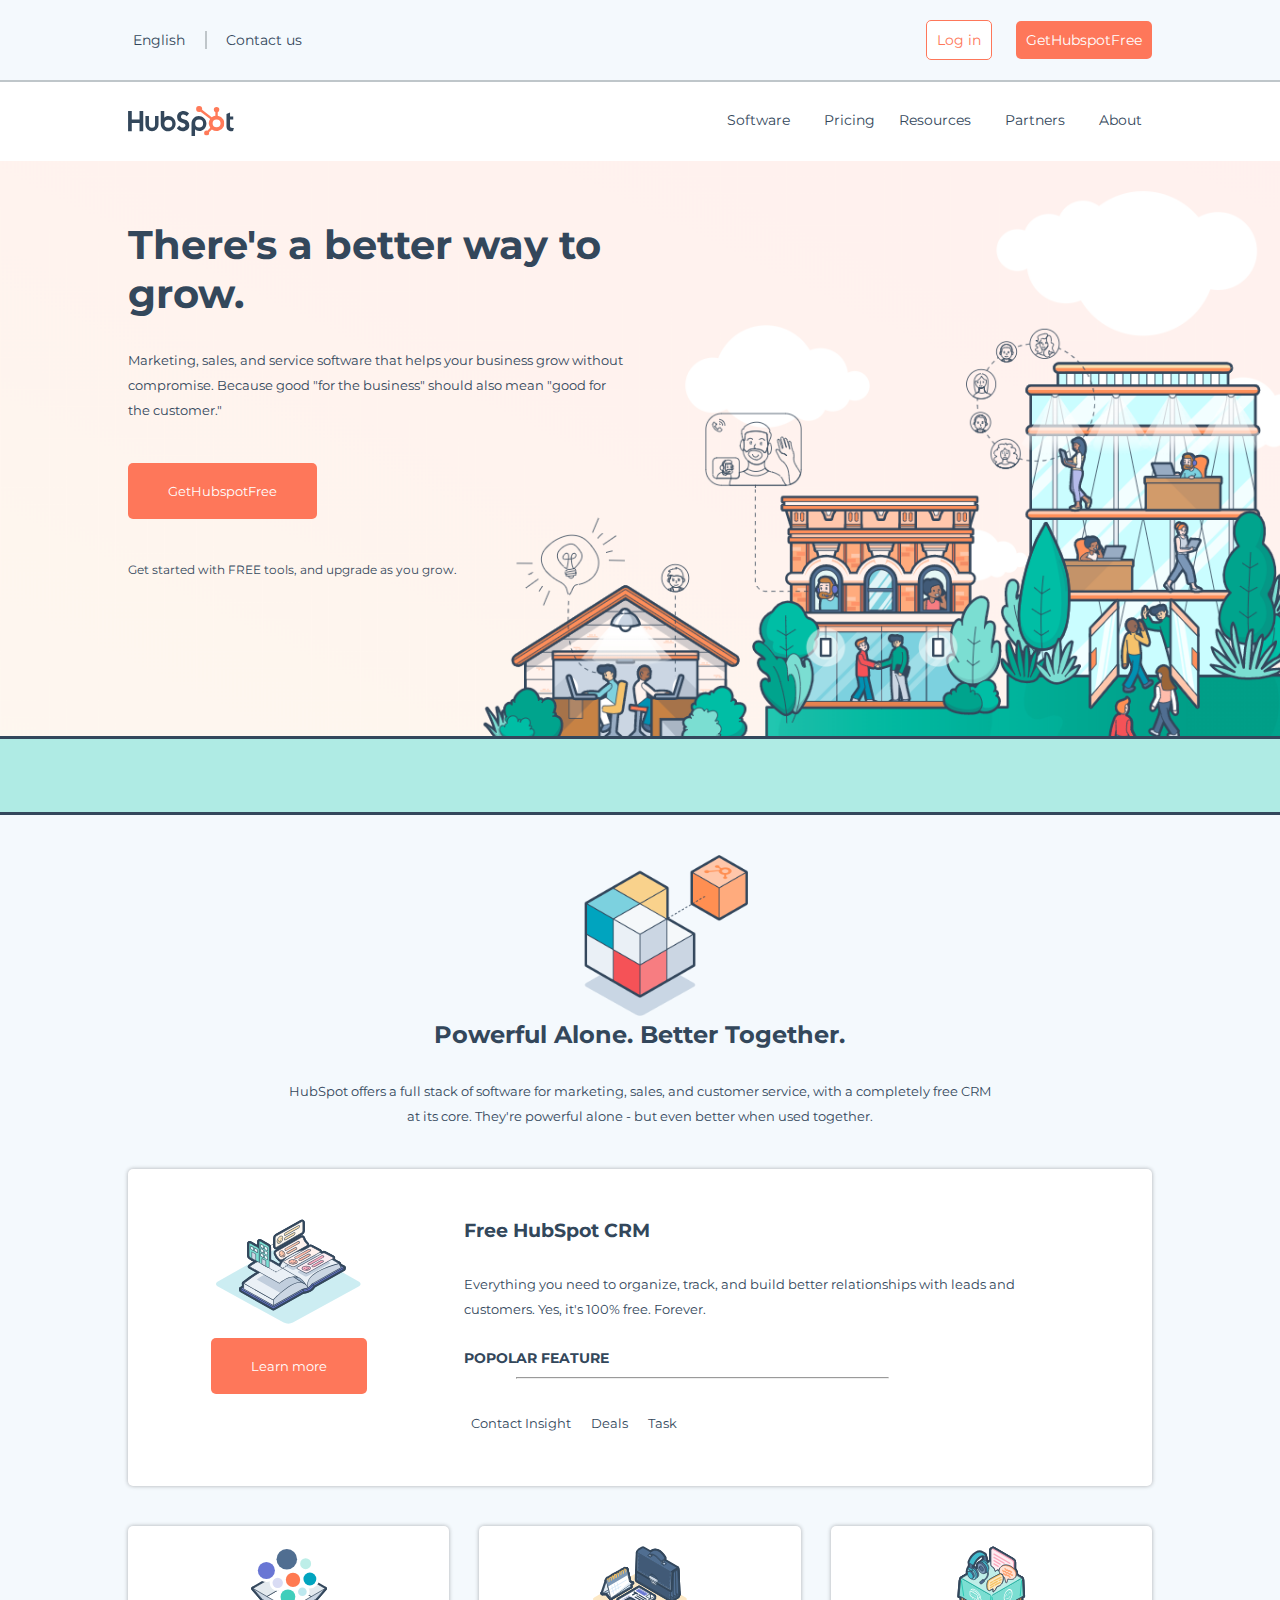
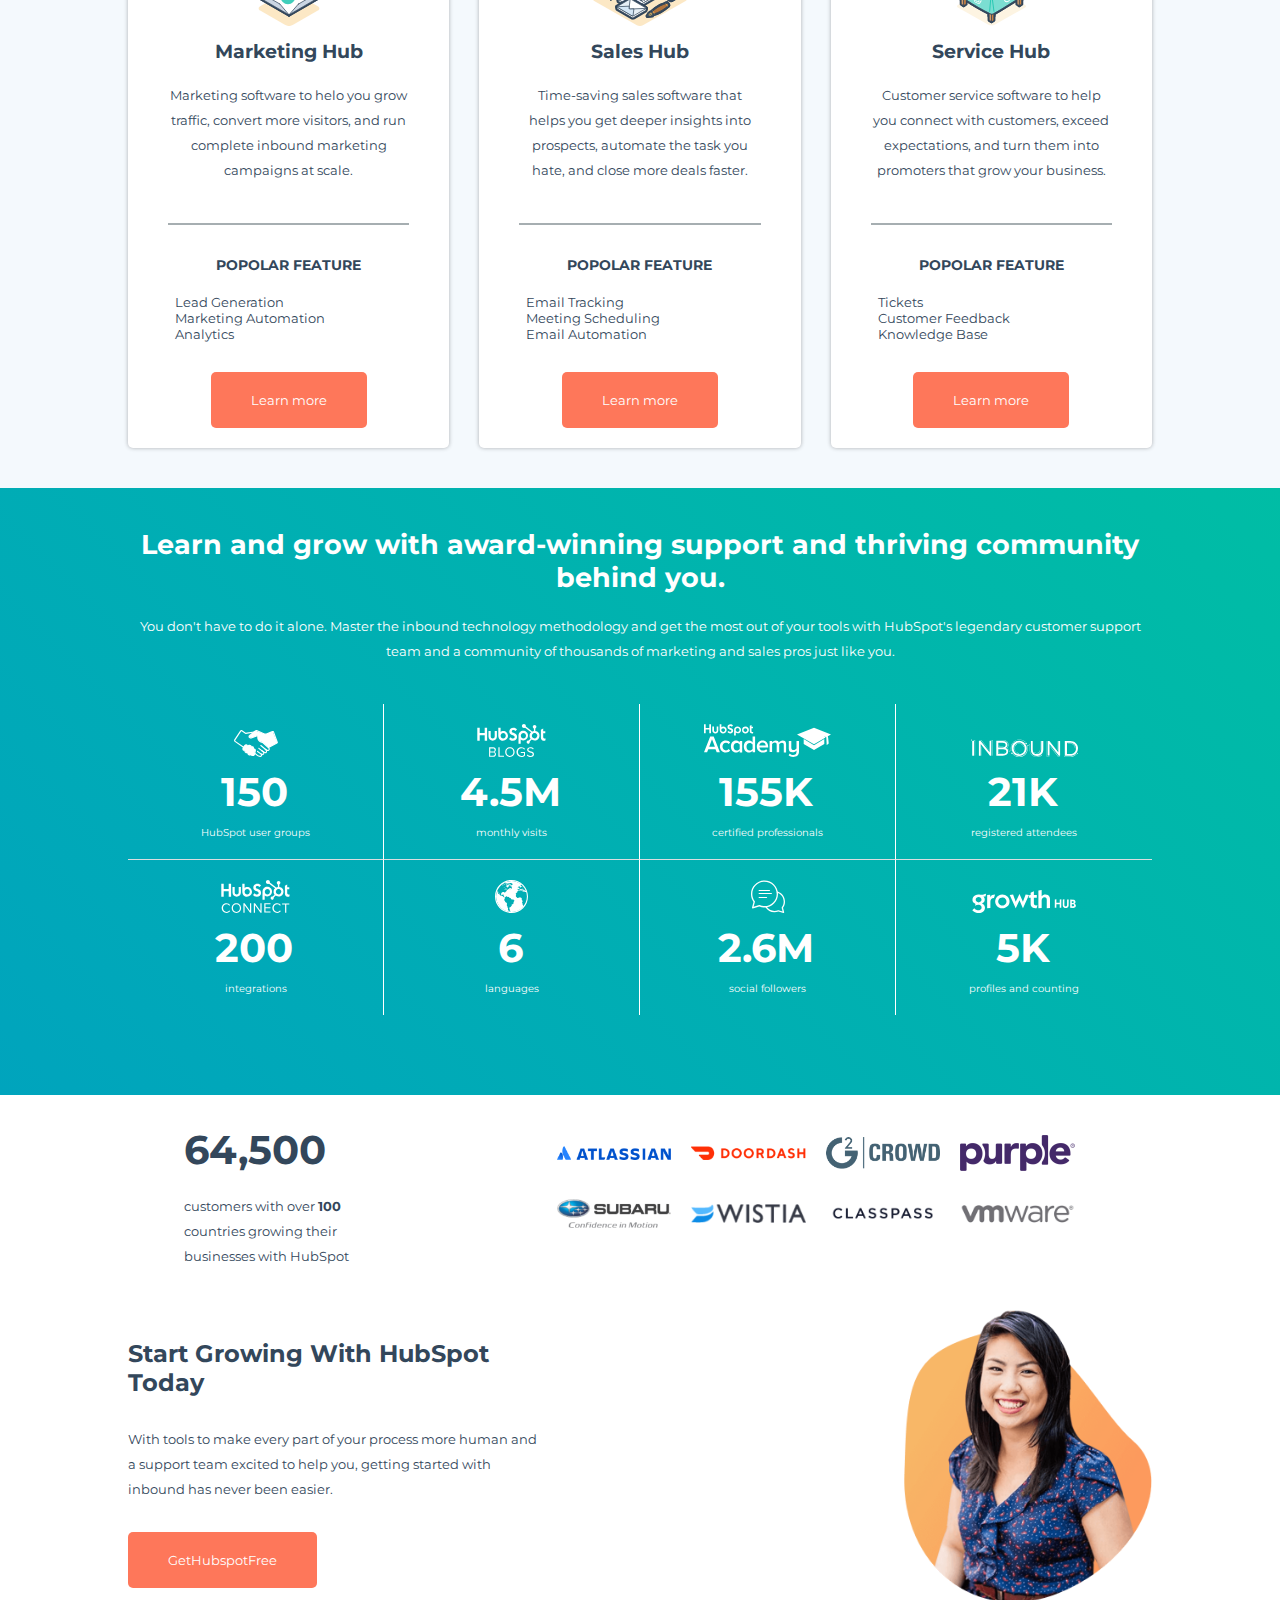
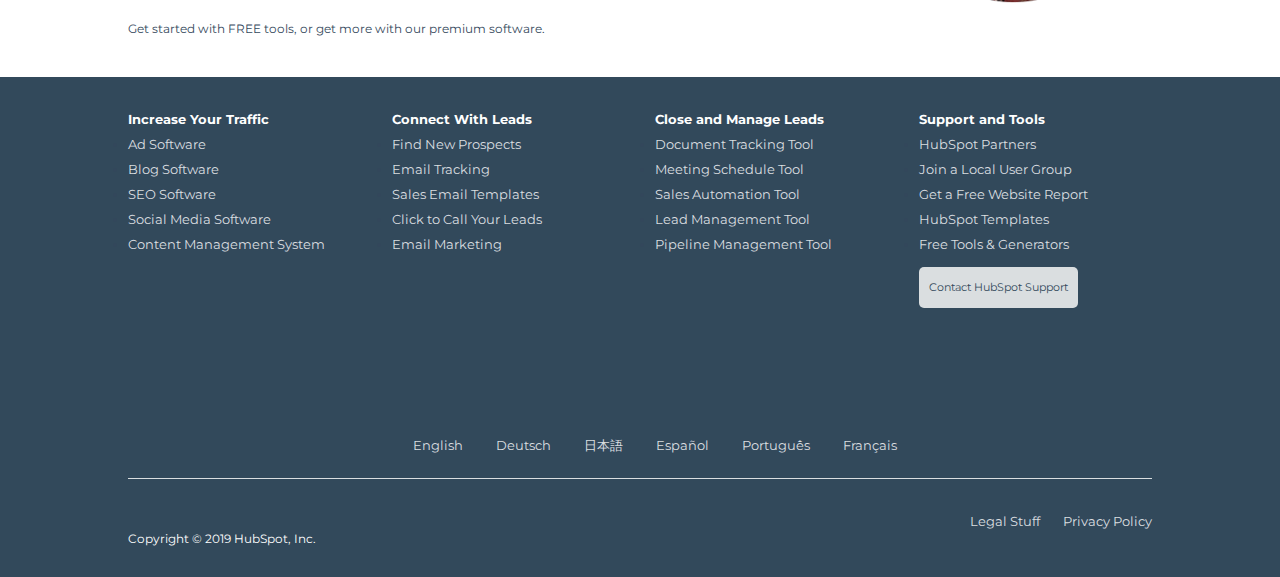
==== commit fb4e71c2: "Final version" ====
--- a/index.html
+++ b/index.html
@@ -2,16 +2,16 @@
 <html lang="en" dir="ltr">
   <head>
     <meta charset="utf-8">
-    <title>Hubspot</title>
     <link rel="preconnect" href="https://fonts.gstatic.com">
     <link href="https://fonts.googleapis.com/css2?family=Montserrat:ital,wght@0,300;0,400;0,700;1,300;1,400;1,700&display=swap" rel="stylesheet">
     <link rel="stylesheet" href="https://cdnjs.cloudflare.com/ajax/libs/font-awesome/5.15.2/css/all.min.css" integrity="sha512-HK5fgLBL+xu6dm/Ii3z4xhlSUyZgTT9tuc/hSrtw6uzJOvgRr2a9jyxxT1ely+B+xFAmJKVSTbpM/CuL7qxO8w==" crossorigin="anonymous" />
     <link rel="stylesheet" href="./master.css">
+    <title>Hubspot</title>
   </head>
 
   <body>
     <header>
-      <nav class="fixed-menu h-80">
+      <nav class="fixed-menu">
         <div class="container">
           <!-- Left side: language and contact  -->
           <ul class="left-list">
@@ -19,7 +19,7 @@
             <li class="ml-10"><a href="#">Contact us</a></li>
           </ul>
           <!-- Right side: icon and 2 buttons -->
-          <ul class="right-list ml-20">
+          <ul class="right-list">
             <li><a href="#"><i class="fas fa-search"></i></a></li>
             <li><a class="btn btn-white" href="#">Log in</a></li>
             <li><a class="btn btn-red" href="#">GetHubspotFree</a></li>
@@ -28,10 +28,10 @@
       </nav>
 
       <!-- Logo and menu -->
-      <nav class="menu h-80">
+      <nav class="menu">
         <div class="container">
           <img src="./img/logo.svg" alt="">
-          <ul class="ml-20">
+          <ul class="menu-list">
             <li><a class="arrow" href="#">Software<i class="fas fa-chevron-down"></i></a></li>
             <li><a href="#">Pricing</a></li>
             <li><a class="arrow" href="#">Resources<i class="fas fa-chevron-down"></i></a></li>
@@ -49,8 +49,8 @@
               <div class="jumbo-text">
                 <h1>There's a better way to grow.</h1>
                 <p class="p-font mt-30">Marketing, sales, and service software that helps your business grow without compromise. Because good "for the business" should also mean "good for the customer."</p>
-                <a class="btn btn-red big" href="#">GetHubspotFree</a>
-                <span>Get started with FREE tools, and upgrade as you grow.</span>
+                <a class="btn btn-red big" href="#">GetHubspotFree</a><br>
+                <span class="fs-12">Get started with FREE tools, and upgrade as you grow.</span>
               </div>
             </div>
           </div>
@@ -71,7 +71,7 @@
           <div class="container">
             <div class="row">
               <div class="column w-100">
-                <div class="content">
+                <div class="content ptb-40">
                   <img src="./img/cube.webp" alt="cube">
                   <h2>Powerful Alone. Better Together.</h2>
                   <p class="p-font mt-30">HubSpot offers a full stack of software for marketing, sales, and customer service, with a completely free CRM at its core. They're powerful alone - but even better when used together.</p>
@@ -87,17 +87,17 @@
           <div class="container bg-white">
             <div class="row mb-40">
               <div class="column w-33">
-                <div class="content">
+                <div class="content learn-more">
                   <img src="./img/book.svg" alt="book"><br>
-                  <a class="btn btn-red big" href="#">Learn more</a>
+                  <a class="btn btn-red big mtb-10" href="#">Learn more</a>
                 </div>
               </div>
 
               <!-- Right - Title, text, list -->
-              <div class="column w-55">
+              <div class="column right w-55">
                 <div class="content">
                   <h3>Free HubSpot CRM</h3>
-                  <p class="p-font">Everything you need to organize, track, and build better relationships with leads and customers. Yes, it's 100% free. Forever.</p>
+                  <p class="p-font mt-30">Everything you need to organize, track, and build better relationships with leads and customers. Yes, it's 100% free. Forever.</p>
                   <span class="pf-font">Popolar feature</span>
                   <hr>
                   <ul class="p-font">
@@ -118,8 +118,8 @@
               <div class="column w-33 mb-40">
                 <div class="content bg-white">
                   <img src="./img/buble.svg" alt="bubles">
-                  <h3>Marketing Hub</h3>
-                  <p class="p-font">Marketing software to helo you grow traffic, convert more visitors, and run complete inbound marketing campaigns at scale.</p>
+                  <h3 class="mtb-10">Marketing Hub</h3>
+                  <p class="p-font mt-20 mb-40">Marketing software to helo you grow traffic, convert more visitors, and run complete inbound marketing campaigns at scale.</p>
                   <hr>
                   <span class="pf-font">Popolar feature</span>
                   <ul>
@@ -134,8 +134,8 @@
               <div class="column w-33 mb-40">
                 <div class="content bg-white">
                   <img src="./img/office.svg" alt="office equipment">
-                  <h3>Sales Hub</h3>
-                  <p class="p-font">Time-saving sales software that helps you get deeper insights into prospects, automate the task you hate, and close more deals faster.</p>
+                  <h3 class="mtb-10">Sales Hub</h3>
+                  <p class="p-font mt-20 mb-40">Time-saving sales software that helps you get deeper insights into prospects, automate the task you hate, and close more deals faster.</p>
                   <hr>
                   <span class="pf-font">Popolar feature</span>
                   <ul>
@@ -150,8 +150,8 @@
               <div class="column w-33 mb-40">
                 <div class="content bg-white">
                   <img src="./img/table.svg" alt="table">
-                  <h3>Service Hub</h3>
-                  <p class="p-font">Customer service software to help you connect with customers, exceed expectations, and turn them into promoters that grow your business.</p>
+                  <h3 class="mtb-10">Service Hub</h3>
+                  <p class="p-font mt-20 mb-40">Customer service software to help you connect with customers, exceed expectations, and turn them into promoters that grow your business.</p>
                   <hr>
                   <span class="pf-font">Popolar feature</span>
                   <ul>
@@ -172,67 +172,67 @@
           <div class="row">
             <!-- Title and text -->
             <div class="column w-100">
-              <div class="content text">
+              <div class="content text ptb-40">
                 <h2>Learn and grow with award-winning support and thriving community behind you.</h2>
                 <p class="p-font">You don't have to do it alone. Master the inbound technology methodology and get the most out of your tools with HubSpot's legendary customer support team and a community of thousands of marketing and sales pros just like you.</p>
               </div>
             </div>
 
             <!-- Table - Squares with numbers -->
-            <div class="column w-100 mb-80 no-space">
+            <div class="column w-100 no-space">
               <div class="card w-25 border-b border-r">
                 <div class="content">
                   <img src="./img/homepage_community_agency.svg" alt="handshake"><br>
-                  <span class="number number-fnt">150</span><i class="fas fa-plus"></i><br>
+                  <span class="number number-fnt mtb-10">150</span><i class="fas fa-plus"></i><br>
                   <span class="number-description">HubSpot user groups</span>
                 </div>
               </div>
               <div class="card w-25 border-b border-r">
                 <div class="content">
                   <img src="./img/homepage_community_blog.svg" alt="hubspot blogs logo"><br>
-                  <span class="number number-fnt">4.5m</span><i class="fas fa-plus"></i><br>
+                  <span class="number number-fnt mtb-10">4.5m</span><i class="fas fa-plus"></i><br>
                   <span class="number-description">monthly visits</span>
                 </div>
               </div>
               <div class="card w-25 border-b border-r">
                 <div class="content">
                   <img src="./img/homepage_community_academy.svg" alt="hubspot academy logo"><br>
-                  <span class="number number-fnt">155k</span><i class="fas fa-plus"></i><br>
+                  <span class="number number-fnt mtb-10">155k</span><i class="fas fa-plus"></i><br>
                   <span class="number-description">certified professionals</span>
                 </div>
               </div>
               <div class="card w-25 border-b">
                 <div class="content">
                   <img src="./img/homepage_community_inbound.svg" alt="inbound text"><br>
-                  <span class="number number-fnt">21k</span><i class="fas fa-plus"></i><br>
+                  <span class="number number-fnt mtb-10">21k</span><i class="fas fa-plus"></i><br>
                   <span class="number-description">registered attendees</span>
                 </div>
               </div>
               <div class="card w-25 border-r">
                 <div class="content">
                   <img src="./img/homepage_community_connect.svg" alt="hubspot connect logo"><br>
-                  <span class="number number-fnt">200</span><i class="fas fa-plus"></i><br>
+                  <span class="number number-fnt mtb-10">200</span><i class="fas fa-plus"></i><br>
                   <span class="number-description">integrations</span>
                 </div>
               </div>
               <div class="card w-25 border-r">
                 <div class="content">
                   <img src="./img/homepage_community_globe.svg" alt="globe"><br>
-                  <span class="number number-fnt">6</span><i class="fas fa-plus"></i><br>
+                  <span class="number number-fnt mtb-10">6</span><i class="fas fa-plus"></i><br>
                   <span class="number-description">languages</span>
                 </div>
               </div>
               <div class="card w-25 border-r">
                 <div class="content">
                   <img src="./img/homepage_community_followers.svg" alt="chat icon"><br>
-                  <span class="number number-fnt">2.6m</span><i class="fas fa-plus"></i><br>
+                  <span class="number number-fnt mtb-10">2.6m</span><i class="fas fa-plus"></i><br>
                   <span class="number-description">social followers</span>
                 </div>
               </div>
               <div class="card w-25">
                 <div class="content">
                   <img src="./img/growthhub-white-small-1.svg" alt="growth hub logo"><br>
-                  <span class="number number-fnt">5k</span><i class="fas fa-plus"></i><br>
+                  <span class="number number-fnt mtb-10">5k</span><i class="fas fa-plus"></i><br>
                   <span class="number-description">profiles and counting</span>
                 </div>
               </div>
@@ -245,14 +245,14 @@
       <section id="hubspot-customers">
         <div class="container">
           <div class="row">
-            <div class="column w-33">
+            <div class="column left w-33">
               <div class="content">
                 <span class="number-fnt">64,500</span>
                 <p class="p-font mt-20">customers with over <span>100</span> countries growing their businesses with HubSpot</p>
               </div>
             </div>
             <div class="column w-67">
-              <div class="content logos-container">
+              <div class="content logos-container no-space">
                 <div class="logos">
                   <img src="./img/atlasian.webp" alt="atlasian logo">
                 </div>
@@ -280,13 +280,13 @@
               </div>
             </div>
           </div>
-          <div class="row mt-50">
+          <div class="row ptb-40">
             <div class="column w-50">
               <div class="content growth">
-                <h2>Start Growing With HubSpot Today</h2>
+                <h2 class="mtb-30">Start Growing With HubSpot Today</h2>
                 <p class="p-font">With tools to make every part of your process more human and a support team excited to help you, getting started with inbound has never been easier.</p>
-                <a class="btn btn-red big"href="#">GetHubspotFree</a><br>
-                <span>Get started with FREE tools, or get more with our premium software.</span>
+                <a class="btn btn-red big mtb-30"href="#">GetHubspotFree</a><br>
+                <span class="fs-12">Get started with FREE tools, or get more with our premium software.</span>
               </div>
             </div>
             <div class="column w-50">
@@ -303,8 +303,8 @@
       <section>
         <div class="container">
           <!-- Four lists -->
-          <div class="row mt-30 p-font">
-            <div class="column w-25">
+          <div class="row p-font">
+            <div class="column options w-25">
               <div class="content">
                 <span>Increase Your Traffic</span>
                 <ul>
@@ -316,7 +316,7 @@
                 </ul>
               </div>
             </div>
-            <div class="column w-25">
+            <div class="column options w-25">
               <div class="content">
                 <span>Connect With Leads</span>
                 <ul>
@@ -328,7 +328,7 @@
                 </ul>
               </div>
             </div>
-            <div class="column w-25">
+            <div class="column options w-25">
               <div class="content">
                 <span>Close and Manage Leads</span>
                 <ul>
@@ -340,7 +340,7 @@
                 </ul>
               </div>
             </div>
-            <div class="column w-25">
+            <div class="column options w-25">
               <div class="content">
                 <span>Support and Tools</span>
                 <ul>
@@ -350,7 +350,7 @@
                   <li><a href="#">HubSpot Templates</a></li>
                   <li><a href="#">Free Tools & Generators</a></li>
                 </ul>
-                <a class="btn-footer" href="#">Contact HubSpot Support</a>
+                <a class="btn-footer mtb-10" href="#">Contact HubSpot Support</a>
                 <ul class="social-list">
                   <li><a href="#"><i class="fab fa-facebook-f"></i></a></li>
                   <li><a href="#"><i class="fab fa-instagram"></i></a></li>
@@ -379,13 +379,13 @@
           <!-- Copyright, privacy policy -->
           <div class="row">
             <div class="column w-100">
-              <div class="content copyright">
+              <div class="content copyright mtb-30">
                 <img src="https://www.hubspot.com/hubfs/WBZ-1165%20Global%20Nav%20Redesign/Wordmark-White.svg" alt=""><br>
                   <ul class="privacy p-font">
                     <li><a href="#">Legal Stuff</a></li>
-                    <li class="pl-20"><a href="#">Privacy Policy</a></li>
-                  </ul>
-                <span>Copyright &copy; 2019 HubSpot, Inc.</span>
+                    <li><a href="#">Privacy Policy</a></li>
+                  </ul>
+                <span class="fs-12">Copyright &copy; 2019 HubSpot, Inc.</span>
               </div>
             </div>
           </div>
--- a/master.css
+++ b/master.css
@@ -68,14 +68,11 @@
   border-radius: 5px;
 }
 
+/* MARGINS */
 .ml-10 {
   margin-left: 10px;
 }
 
-.ml-20 {
-  margin-left: 20px;
-}
-
 .mt-20 {
   margin-top: 20px;
 }
@@ -84,16 +81,23 @@
   margin-top: 30px;
 }
 
-.mt-50 {
-  margin-top: 50px;
-}
-
 .mb-40 {
   margin-bottom: 40px;
 }
 
-.mb-80 {
-  margin-bottom: 80px;
+.mtb-10 {
+  margin-top: 10px;
+  margin-bottom: 10px;
+}
+
+.mtb-30 {
+  margin-top: 30px;
+  margin-bottom: 30px;
+}
+
+.ptb-40 {
+  padding-top: 40px;
+  padding-bottom: 40px;
 }
 
 .border-b {
@@ -101,8 +105,9 @@
 }
 
 .border-r {
-  border-right: 1px solid white;
-}
+  border-right: 1px solid #ffffff;
+}
+
 /* BUTTONS */
 .btn {
   border-radius: 5px;
@@ -135,6 +140,11 @@
 }
 
 /* TYPOGRAPHY */
+a {
+  text-decoration: none;
+  color: #33475B;
+}
+
 .p-font {
   font-size: 13px;
   line-height: 25px;
@@ -152,11 +162,15 @@
   text-transform: uppercase;
 }
 
+.no-space {
+  font-size: 0;
+}
+
+.fs-12 {
+  font-size: 12px;
+}
+
 /* HEADER - FIXED MENU */
-nav.fixed-menu {
-  border-bottom: 2px solid #BFC6CA;
-}
-
 header nav {
   font-size: 14px;
 }
@@ -169,6 +183,7 @@
   background-color: #F4F9FD;
   width: 100%;
   line-height: 80px;
+  border-bottom: 2px solid #BFC6CA;
 }
 
 header .fixed-menu ul.left-list span {
@@ -190,20 +205,15 @@
   display: inline-block;
 }
 
-a {
-  text-decoration: none;
-  color: #33475B;
-}
-
-header nav ul.right-list, nav ul.ml-20 {
+header nav .right-list, nav .menu-list {
   float: right;
 }
 
-header nav ul.ml-20 li{
+header nav .menu-list li, header nav .right-list li {
   margin-left: 20px;
 }
 
-header .fixed-menu ul.ml-20 li:first-child i{
+header .fixed-menu .right-list i{
   color: #29B3C7;
 }
 
@@ -230,21 +240,16 @@
 
 #jumbo .jumbo-text {
   padding-top: 60px;
-  padding-bottom: 248px;
+  padding-bottom: 237px;
 }
 
 #jumbo .jumbo-text h1 {
   font-size: 40px;
 }
 
-#jumbo .jumbo-text p {
-  margin-bottom: 55px;
-}
-
-#jumbo .jumbo-text span {
-  display: block;
-  margin-top: 55px;
-  font-size: 12px;
+#jumbo .jumbo-text a {
+  display: inline-block;
+  margin: 40px 0;
 }
 
 #jumbo {
@@ -271,7 +276,8 @@
 }
 
 #slogan .content {
-  padding: 40px 155px;
+  width: 70%;
+  margin: 0 auto;
 }
 
 #slogan img {
@@ -279,53 +285,50 @@
 }
 
 /* MAIN - FREE-HUBSPOT */
-#free-hubspot .container.bg-white .content {
+#free-hubspot .container .content {
   padding: 50px 0;
 }
 
-#free-hubspot .column.w-33 {
+#free-hubspot .column .learn-more {
   text-align: center;
 }
 
-#free-hubspot .column.w-33 .content img {
+#free-hubspot .column .learn-more img {
   width: 45%;
 }
 
-#free-hubspot .column.w-33 .content a {
-  display: inline-block;
-  margin: 10px 0;
-}
-
-#free-hubspot .column.w-55 {
+#free-hubspot .column .learn-more a {
+  display: inline-block;
+}
+
+#free-hubspot .column.right {
   padding-left: 0;
 }
 
-#free-hubspot .column.w-55 .content p {
-  margin-top: 30px;
+#free-hubspot .column.right .content p {
   margin-bottom: 25px;
 }
 
-#free-hubspot .column.w-55 .content span.pf-font {
+#free-hubspot .column.right .content span.pf-font {
   vertical-align: middle;
 }
 
-#free-hubspot .column.w-55 .content hr {
+#free-hubspot .column.right .content hr {
   display: inline-block;
   width: 66%;
   vertical-align: middle;
   margin-left: 52px;
 }
 
-#free-hubspot .column.w-55 .content ul {
+#free-hubspot .column.right .content ul {
   margin-top: 25px;
 }
 
-#free-hubspot .column.w-55 .content ul li {
-  display: inline-block;
-}
-
-
-#free-hubspot .column.w-55 ul li i {
+#free-hubspot .column.right .content ul li {
+  display: inline-block;
+}
+
+#free-hubspot .column.right ul li i {
   margin-right: 7px;
   color: #FE775A;
 }
@@ -338,15 +341,6 @@
 
 #hub-types .content img {
   height: 80px;
-}
-
-#hub-types .content h3 {
-  margin: 10px 0;
-}
-
-#hub-types .content p {
-  margin-top: 20px;
-  margin-bottom: 40px;
 }
 
 #hub-types .content hr {
@@ -372,28 +366,21 @@
 }
 
 /* MAIN - HUBSPOT-COMMUNITY */
+#hubspot-community {
+  background-image: linear-gradient(45deg,#00a4bd,#00bda5);
+  padding-bottom: 80px;
+}
+
 #hubspot-community .content {
   text-align: center;
   color: #ffffff;
 }
 
-#hubspot-community .content.text {
-  padding: 40px 0;
-}
-
 #hubspot-community .content.text h2 {
   font-size: 27px;
   margin-bottom: 20px;
 }
 
-#hubspot-community .no-space {
-  font-size: 0;
-}
-
-#hubspot-community {
-  background-image: linear-gradient(45deg,#00a4bd,#00bda5);
-}
-
 #hubspot-community .card {
   display: inline-block;
   padding: 20px 0;
@@ -402,7 +389,6 @@
 #hubspot-community .card .content .number {
   display: inline-block;
   vertical-align: middle;
-  margin: 10px 0;
 }
 
 #hubspot-community .card .content i {
@@ -420,47 +406,38 @@
   padding-top: 30px;
 }
 
-#hubspot-customers .column.w-33 .content {
-  padding: 0 60px;
-}
-
-#hubspot-customers .column.w-33 p.p-font span {
+#hubspot-customers .column.left .content {
+  width: 65%;
+  margin: 0 auto;
+}
+
+#hubspot-customers .column.left p.p-font span {
   font-weight: bold;
 }
 
 #hubspot-customers .logos-container {
-  font-size: 0;
   width: 80%;
   margin: 0 auto;
 }
 
-#hubspot-customers .column.w-67 .logos {
+#hubspot-customers .logos-container .logos {
   width: 25%;
   padding: 10px;
   display: inline-block;
   vertical-align: middle;
 }
 
-#hubspot-customers .column.w-67 .logos img {
+#hubspot-customers .logos-container .logos img {
   width: 100%;
 }
 
 /* MAIN - HUBSPOT-CUSTOMERS, PART2 */
 #hubspot-customers .content.growth {
-  padding-right: 85px;
-}
-
-#hubspot-customers .content.growth h2 {
-  margin: 30px 0;
+  width: 84%;
 }
 
 #hubspot-customers .content.growth a {
   display: inline-block;
-  margin: 30px 0;
-}
-
-#hubspot-customers .content.growth span {
-  font-size: 12px;
 }
 
 #hubspot-customers .content.picture img {
@@ -481,19 +458,18 @@
   padding-top: 30px;
 }
 
-footer .column.w-25 span {
+footer .column.options span {
   color: #ffffff;
   font-weight: bold;
 }
 
-footer .column.w-25 ul:first-child {
+footer .column.options ul:first-child {
   list-style: none;
   margin-top: 10px;
 }
 
-footer .column.w-25 a.btn-footer {
-  display: inline-block;
-  margin: 10px 0;
+footer .column.options a.btn-footer {
+  display: inline-block;
 }
 
 footer .social-list, footer .languages-list, footer .privacy {
@@ -522,7 +498,6 @@
 }
 
 footer .content.copyright {
-  margin: 30px 0;
   position: relative;
 }
 
@@ -532,7 +507,6 @@
 
 footer .content.copyright span {
   color: #ffffff;
-  font-size: 12px;
 }
 
 footer ul.privacy {
@@ -542,6 +516,6 @@
 right: 0;
 }
 
-.pl-20 {
+footer .content.copyright .privacy li:last-child {
   padding-left: 20px;
 }
